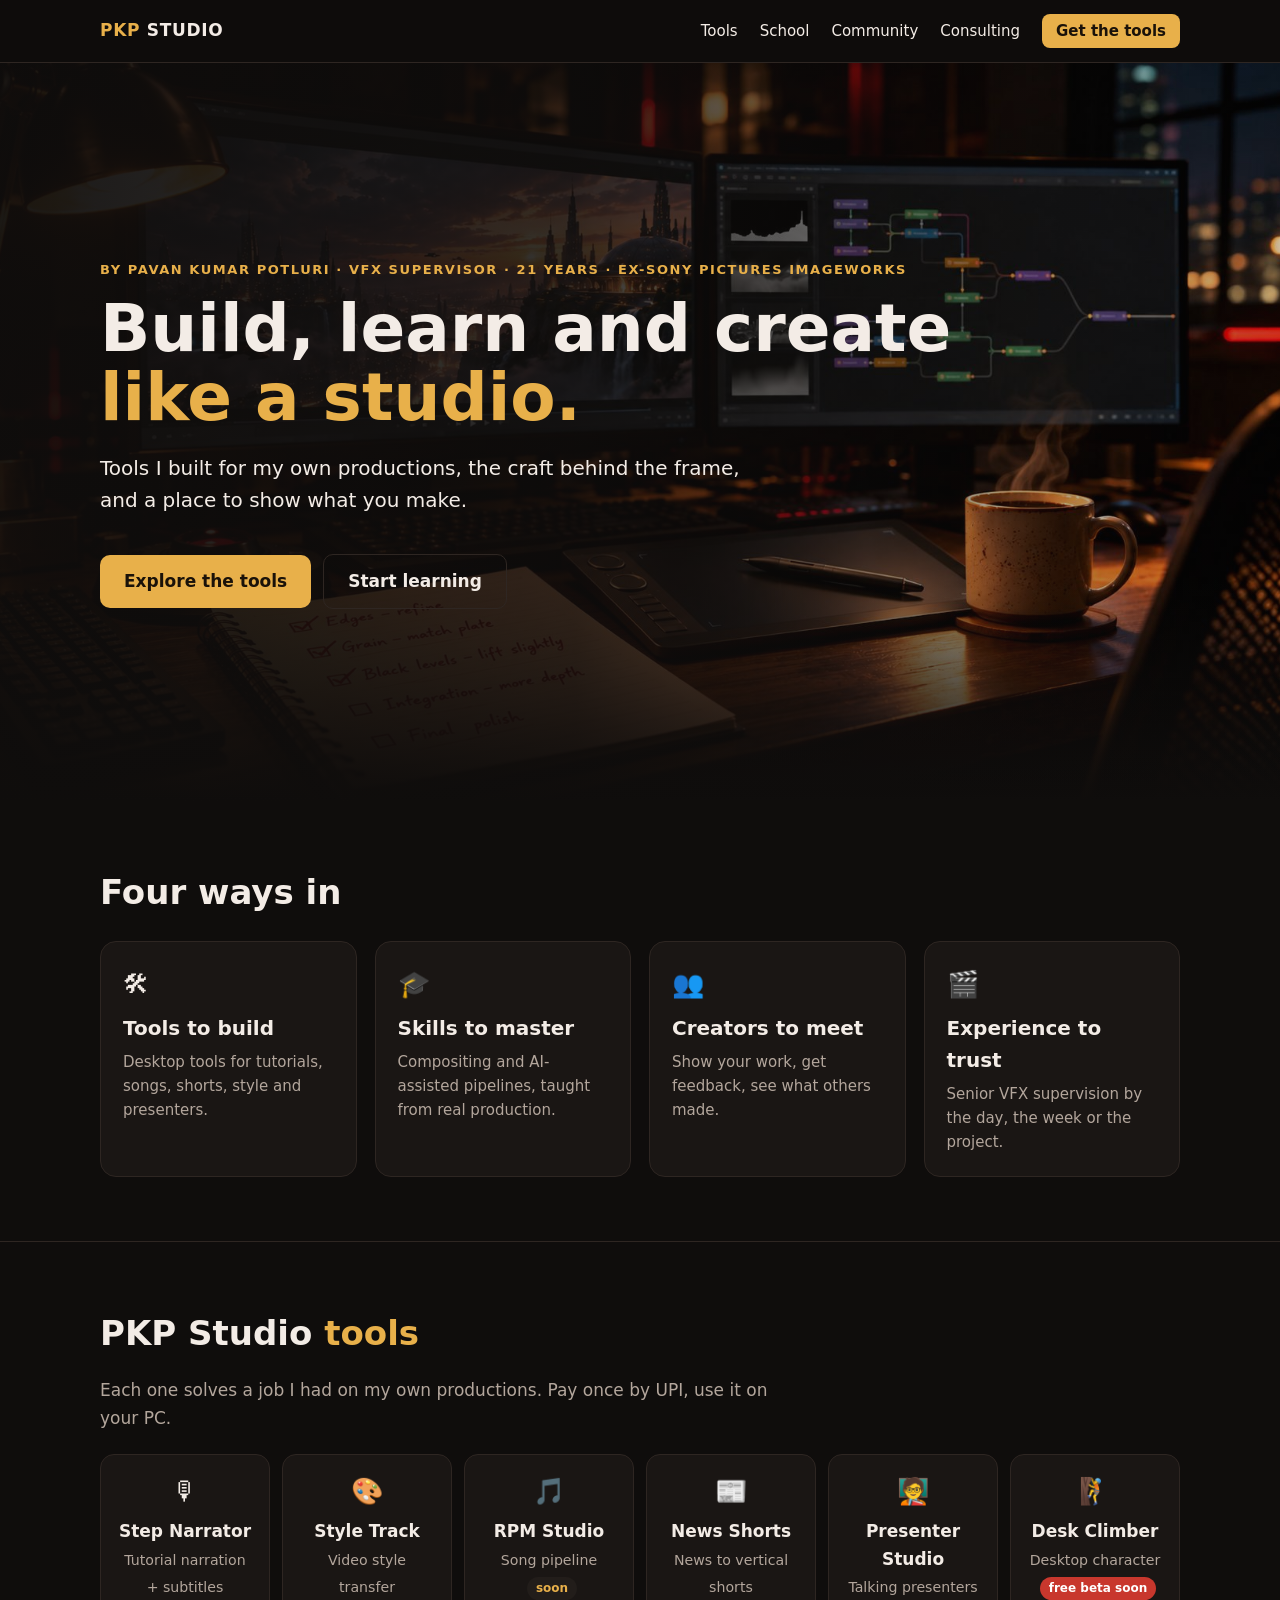
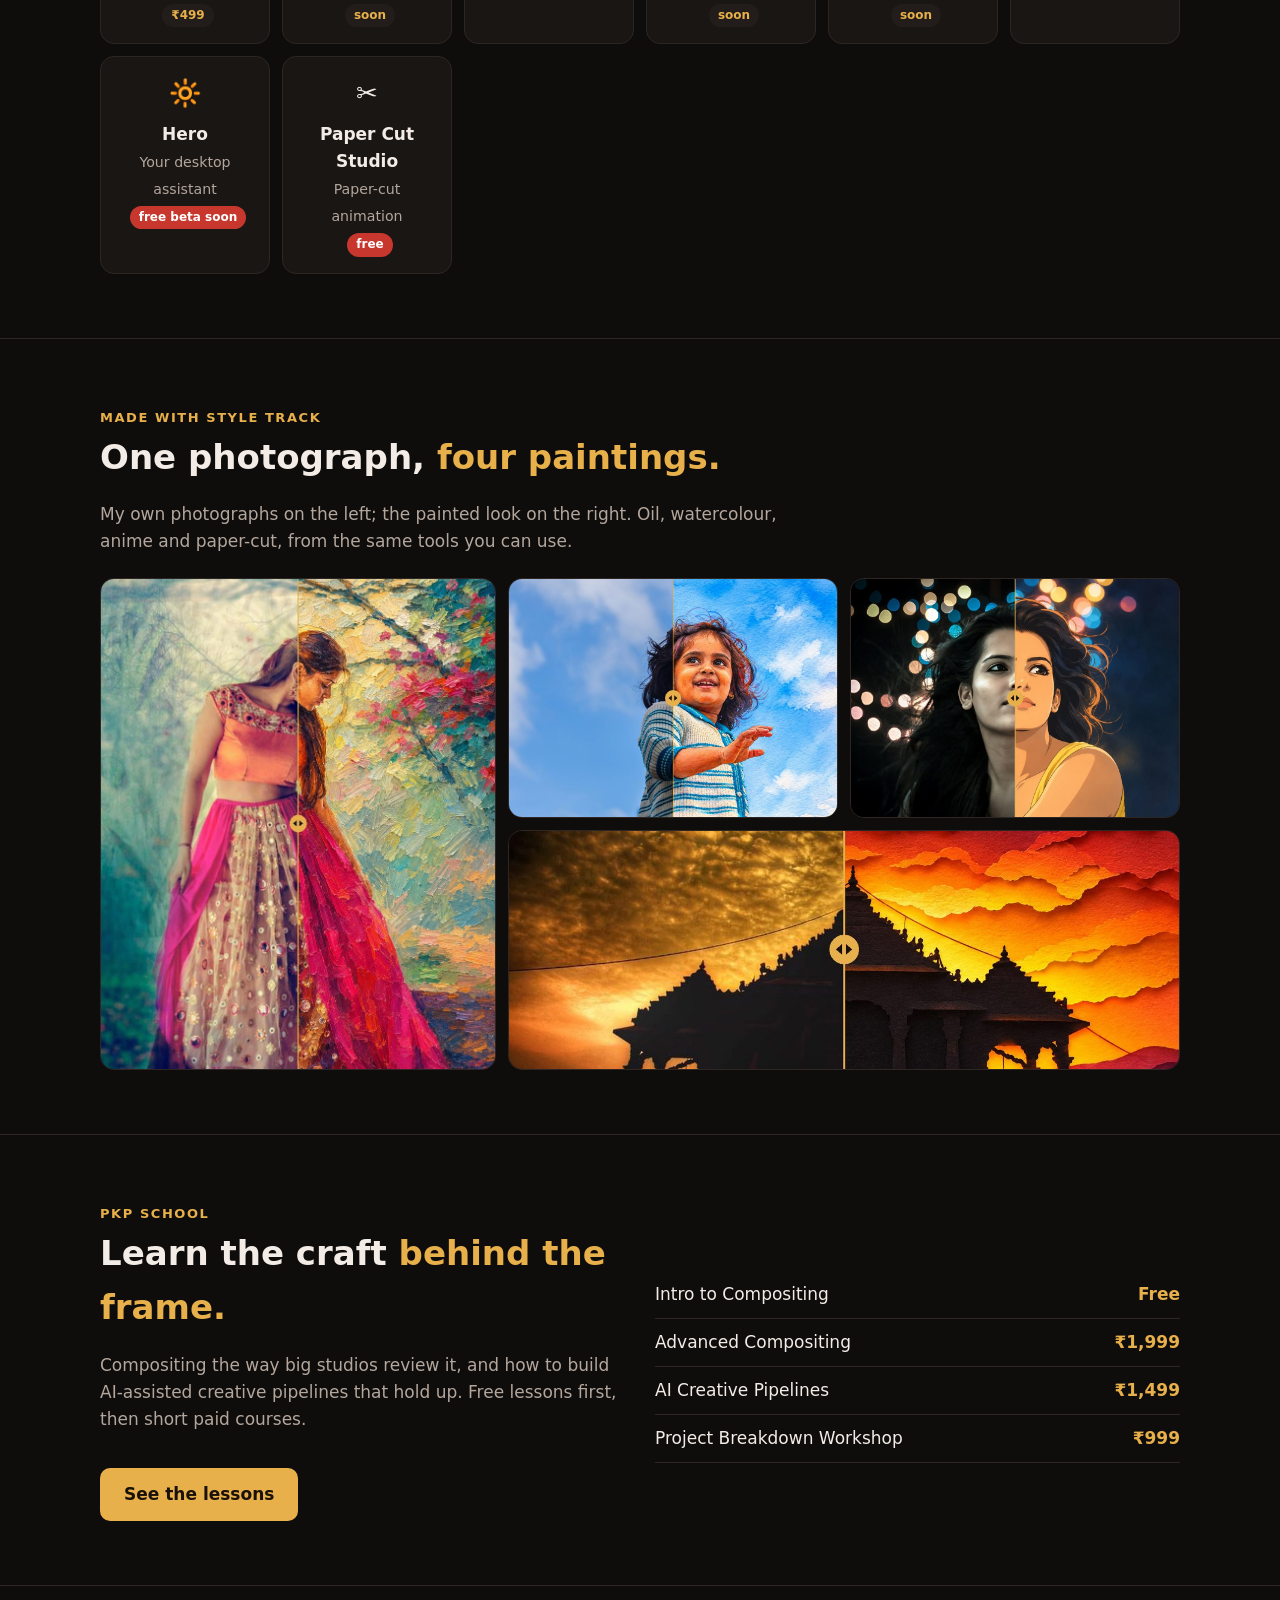
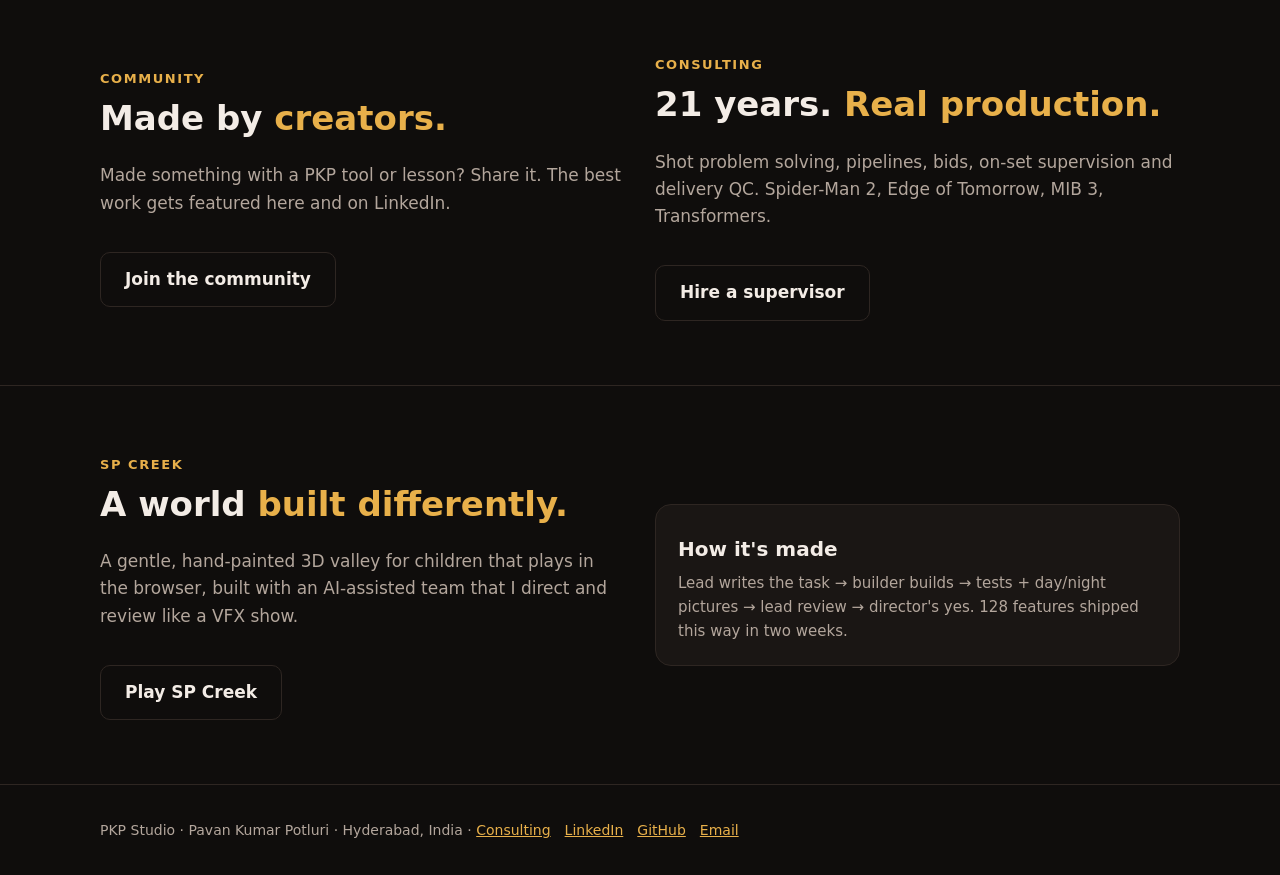
==== index.html @ b94fde01 "Style Track on sale; showcase gallery from my photographs" ====
<!doctype html>
<html lang="en">
<head>
<meta charset="utf-8">
<meta name="viewport" content="width=device-width, initial-scale=1">
<title>PKP Studio | Tools, School and VFX Consulting by Pavan Kumar Potluri</title>
<meta name="description" content="Production tools, practical VFX and AI-pipeline lessons, a creator community and senior VFX consulting from a 21-year VFX Supervisor (ex-Sony Pictures Imageworks).">
<meta property="og:title" content="PKP Studio: build, learn, create">
<meta property="og:image" content="img/hero.jpg">
<link rel="stylesheet" href="site.css">
</head>
<body>
<nav><div class="wrap"><a class="brand" href="./"><span>PKP</span> STUDIO</a>
<div class="links"><a href="tools/">Tools</a><a href="school/">School</a><a href="community/">Community</a><a href="consulting/">Consulting</a><a class="cta" href="tools/">Get the tools</a></div></div></nav>

<header class="hero"><div class="wrap">
  <span class="tag">by Pavan Kumar Potluri · VFX Supervisor · 21 years · Ex-Sony Pictures Imageworks</span>
  <h1>Build, learn and create<br><em>like a studio.</em></h1>
  <p class="sub" style="font-size:20px;color:var(--text)">Tools I built for my own productions, the craft behind the frame, and a place to show what you make.</p>
  <a class="btn" href="tools/">Explore the tools</a><a class="btn ghost" href="school/">Start learning</a>
</div></header>

<section><div class="wrap">
  <h2>Four ways in</h2>
  <div class="grid">
    <a class="card" href="tools/"><div class="icon">🛠</div><h3>Tools to build</h3><p>Desktop tools for tutorials, songs, shorts, style and presenters.</p></a>
    <a class="card" href="school/"><div class="icon">🎓</div><h3>Skills to master</h3><p>Compositing and AI-assisted pipelines, taught from real production.</p></a>
    <a class="card" href="community/"><div class="icon">👥</div><h3>Creators to meet</h3><p>Show your work, get feedback, see what others made.</p></a>
    <a class="card" href="consulting/"><div class="icon">🎬</div><h3>Experience to trust</h3><p>Senior VFX supervision by the day, the week or the project.</p></a>
  </div>
</div></section>

<section><div class="wrap">
  <h2>PKP Studio <em>tools</em></h2>
  <p class="sub">Each one solves a job I had on my own productions. Pay once by UPI, use it on your PC.</p>
  <div class="tiles">
    <a class="tile" href="tools/"><div class="icon">🎙</div><b>Step Narrator</b><small>Tutorial narration + subtitles</small><br><span class="pill">₹499</span></a>
    <div class="tile"><div class="icon">🎨</div><b>Style Track</b><small>Video style transfer</small><br><span class="pill">soon</span></div>
    <div class="tile"><div class="icon">🎵</div><b>RPM Studio</b><small>Song pipeline</small><br><span class="pill">soon</span></div>
    <div class="tile"><div class="icon">📰</div><b>News Shorts</b><small>News to vertical shorts</small><br><span class="pill">soon</span></div>
    <div class="tile"><div class="icon">🧑‍🏫</div><b>Presenter Studio</b><small>Talking presenters</small><br><span class="pill">soon</span></div>
    <div class="tile"><div class="icon">🧗</div><b>Desk Climber</b><small>Desktop character</small><br><span class="pill free">free beta soon</span></div>
    <div class="tile"><div class="icon">🔆</div><b>Hero</b><small>Your desktop assistant</small><br><span class="pill free">free beta soon</span></div>
    <a class="tile" href="https://github.com/pa1potluri/papercut-studio" target="_blank" rel="noopener"><div class="icon">✂️</div><b>Paper Cut Studio</b><small>Paper-cut animation</small><br><span class="pill free">free</span></a>
  </div>
</div></section>

<section id="made"><div class="wrap">
  <span class="tag">Made with Style Track</span>
  <h2>One photograph, <em>four paintings.</em></h2>
  <p class="sub">My own photographs on the left; the painted look on the right. Oil, watercolour, anime and paper-cut, from the same tools you can use.</p>
  <div class="gallery">
    <a href="tools/#style-track"><img src="img/showcase/p32_oil.jpg" alt="Garden portrait, photo and oil painting"></a>
    <a href="tools/#style-track"><img src="img/showcase/p21_watercolor.jpg" alt="Child under a blue sky, photo and watercolour"></a>
    <a href="tools/#style-track"><img src="img/showcase/p4_anime.jpg" alt="Night portrait, photo and anime"></a>
    <a href="tools/#style-track"><img src="img/showcase/p31_papercut.jpg" alt="Temple at sunset, photo and paper-cut"></a>
  </div>
</div></section>

<section><div class="wrap split">
  <div>
    <span class="tag">PKP School</span>
    <h2>Learn the craft <em>behind the frame.</em></h2>
    <p class="sub">Compositing the way big studios review it, and how to build AI-assisted creative pipelines that hold up. Free lessons first, then short paid courses.</p>
    <a class="btn" href="school/">See the lessons</a>
  </div>
  <ul class="list">
    <li>Intro to Compositing <b class="price">Free</b></li>
    <li>Advanced Compositing <b class="price">₹1,999</b></li>
    <li>AI Creative Pipelines <b class="price">₹1,499</b></li>
    <li>Project Breakdown Workshop <b class="price">₹999</b></li>
  </ul>
</div></section>

<section><div class="wrap split">
  <div>
    <span class="tag">Community</span>
    <h2>Made by <em>creators.</em></h2>
    <p class="sub">Made something with a PKP tool or lesson? Share it. The best work gets featured here and on LinkedIn.</p>
    <a class="btn ghost" href="community/">Join the community</a>
  </div>
  <div>
    <span class="tag">Consulting</span>
    <h2>21 years. <em>Real production.</em></h2>
    <p class="sub">Shot problem solving, pipelines, bids, on-set supervision and delivery QC. Spider-Man 2, Edge of Tomorrow, MIB 3, Transformers.</p>
    <a class="btn ghost" href="consulting/">Hire a supervisor</a>
  </div>
</div></section>

<section><div class="wrap split">
  <div>
    <span class="tag">SP Creek</span>
    <h2>A world <em>built differently.</em></h2>
    <p class="sub">A gentle, hand-painted 3D valley for children that plays in the browser, built with an AI-assisted team that I direct and review like a VFX show.</p>
    <a class="btn ghost" href="https://pa1potluri.github.io/SP-Creek/" target="_blank" rel="noopener">Play SP Creek</a>
  </div>
  <div class="card"><h3>How it's made</h3><p>Lead writes the task → builder builds → tests + day/night pictures → lead review → director's yes. 128 features shipped this way in two weeks.</p></div>
</div></section>

<footer><div class="wrap">PKP Studio · Pavan Kumar Potluri · Hyderabad, India ·
<a href="consulting/">Consulting</a><a href="https://www.linkedin.com/in/pavanpotluri" target="_blank" rel="noopener">LinkedIn</a><a href="https://github.com/pa1potluri" target="_blank" rel="noopener">GitHub</a><a href="mailto:pa1.potluri@gmail.com">Email</a></div></footer>
</body>
</html>
---- site.css ----
/* PKP Studio site: shared look (dark, gold, a touch of red) */
:root{--bg:#0f0d0c;--card:#1a1614;--card2:#221d1a;--line:#2e2622;--text:#f3ece6;--muted:#b3a69c;--gold:#e8b04a;--red:#c8372d}
*{box-sizing:border-box}html{scroll-behavior:smooth}
body{margin:0;background:var(--bg);color:var(--text);font:17px/1.6 system-ui,Segoe UI,Roboto,sans-serif;overflow-x:hidden}
a{color:var(--gold)}.wrap{max-width:1120px;margin:0 auto;padding:0 20px}
nav{position:sticky;top:0;z-index:5;background:#0f0d0ce6;backdrop-filter:blur(6px);border-bottom:1px solid var(--line)}
nav .wrap{display:flex;justify-content:space-between;align-items:center;height:62px;gap:12px}
.brand{color:var(--text);text-decoration:none;font-weight:800;letter-spacing:.04em;white-space:nowrap}.brand span{color:var(--gold)}
nav .links a{color:var(--text);text-decoration:none;margin-left:22px;font-size:15px;white-space:nowrap}nav .links a.on{color:var(--gold)}
nav .links a.cta{color:#1a1209;background:var(--gold);padding:8px 14px;border-radius:8px;font-weight:800}
@media(max-width:760px){nav .links a:not(.cta){display:none}}
.tag{color:var(--gold);font-weight:700;letter-spacing:.12em;font-size:13px;text-transform:uppercase}
h1{font-size:clamp(38px,6vw,66px);line-height:1.05;margin:12px 0 14px}h1 em,h2 em{color:var(--gold);font-style:normal}
h2{font-size:clamp(26px,3.5vw,34px);margin:0 0 10px}.sub{color:var(--muted);max-width:680px}
.btn{display:inline-block;background:var(--gold);color:#1a1209;font-weight:800;padding:13px 24px;border-radius:10px;text-decoration:none;margin:18px 12px 0 0}
.btn.ghost{background:none;color:var(--text);border:1px solid var(--line)}
section{padding:64px 0;border-bottom:1px solid var(--line)}
.grid{display:grid;grid-template-columns:repeat(auto-fit,minmax(240px,1fr));gap:18px;margin-top:22px}
.card{background:var(--card);border:1px solid var(--line);border-radius:16px;padding:22px;text-decoration:none;color:var(--text);display:block}
a.card:hover{border-color:var(--gold)}.card h3{margin:6px 0;font-size:20px}.card p{margin:0;color:var(--muted);font-size:15px}
.icon{font-size:26px}.pill{display:inline-block;font-size:12px;font-weight:800;padding:2px 9px;border-radius:99px;background:var(--card2);color:var(--gold);margin-left:6px}
.pill.free{background:var(--red);color:#fff}
.tiles{display:grid;grid-template-columns:repeat(auto-fit,minmax(150px,1fr));gap:12px;margin-top:22px}
.tile{background:var(--card);border:1px solid var(--line);border-radius:14px;padding:16px;text-align:center;text-decoration:none;color:var(--text)}
a.tile:hover{border-color:var(--gold)}.tile b{display:block;margin-top:6px}.tile small{color:var(--muted)}
.hero{min-height:82vh;display:flex;align-items:center;padding:70px 0;background:linear-gradient(90deg,#0f0d0cf2 0,#0f0d0cd6 45%,#0f0d0c55 80%,#0f0d0c33 100%),linear-gradient(0deg,#0f0d0c 0,transparent 30%),url(img/hero.jpg) center/cover no-repeat}
.hero .wrap{width:100%}
@media(max-width:700px){.hero{background:linear-gradient(0deg,#0f0d0cf5 0,#0f0d0cd0 60%,#0f0d0c80 100%),url(img/hero.jpg) 70% center/cover}.btn{display:block;text-align:center;margin:12px 0 0}}
.split{display:grid;grid-template-columns:1fr 1fr;gap:30px;align-items:center}@media(max-width:820px){.split{grid-template-columns:1fr}}
.list{list-style:none;padding:0;margin:14px 0 0}.list li{padding:10px 0;border-bottom:1px solid var(--line);display:flex;justify-content:space-between;gap:12px}
.list li span{color:var(--muted);font-size:15px}.list li b.price{color:var(--gold);white-space:nowrap}
footer{padding:34px 0;color:var(--muted);font-size:14px}footer a{margin-right:14px}
.gallery{display:grid;grid-template-columns:1.2fr 1fr 1fr;grid-template-rows:240px 240px;gap:12px;margin-top:22px}
.gallery a{display:block;border-radius:14px;overflow:hidden;border:1px solid var(--line)}.gallery a:first-child{grid-row:span 2}
.gallery img{width:100%;height:100%;object-fit:cover;display:block;transition:transform .4s}.gallery a:hover img{transform:scale(1.04)}
.gallery a:last-child{grid-column:span 2}
@media(max-width:760px){.gallery{grid-template-columns:1fr;grid-template-rows:none}.gallery a,.gallery a:first-child,.gallery a:last-child{grid-row:auto;grid-column:auto;height:240px}}
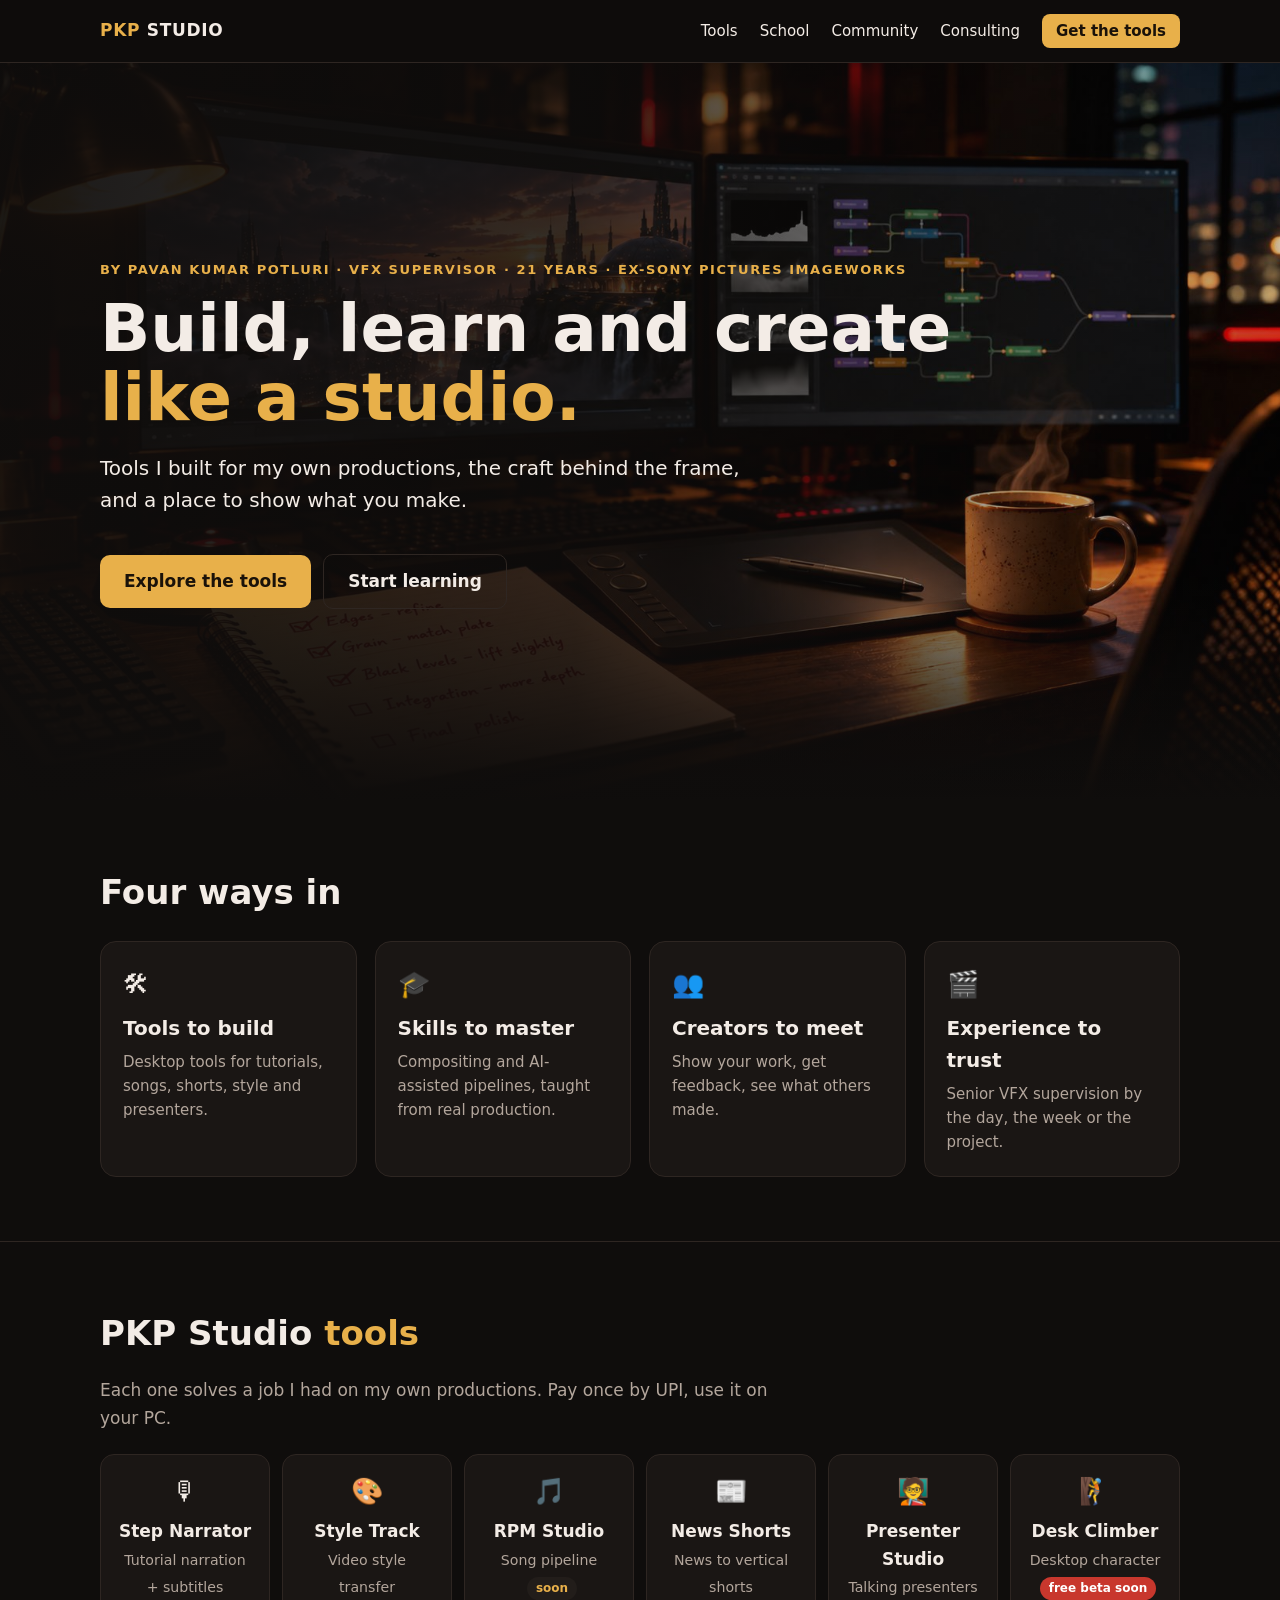
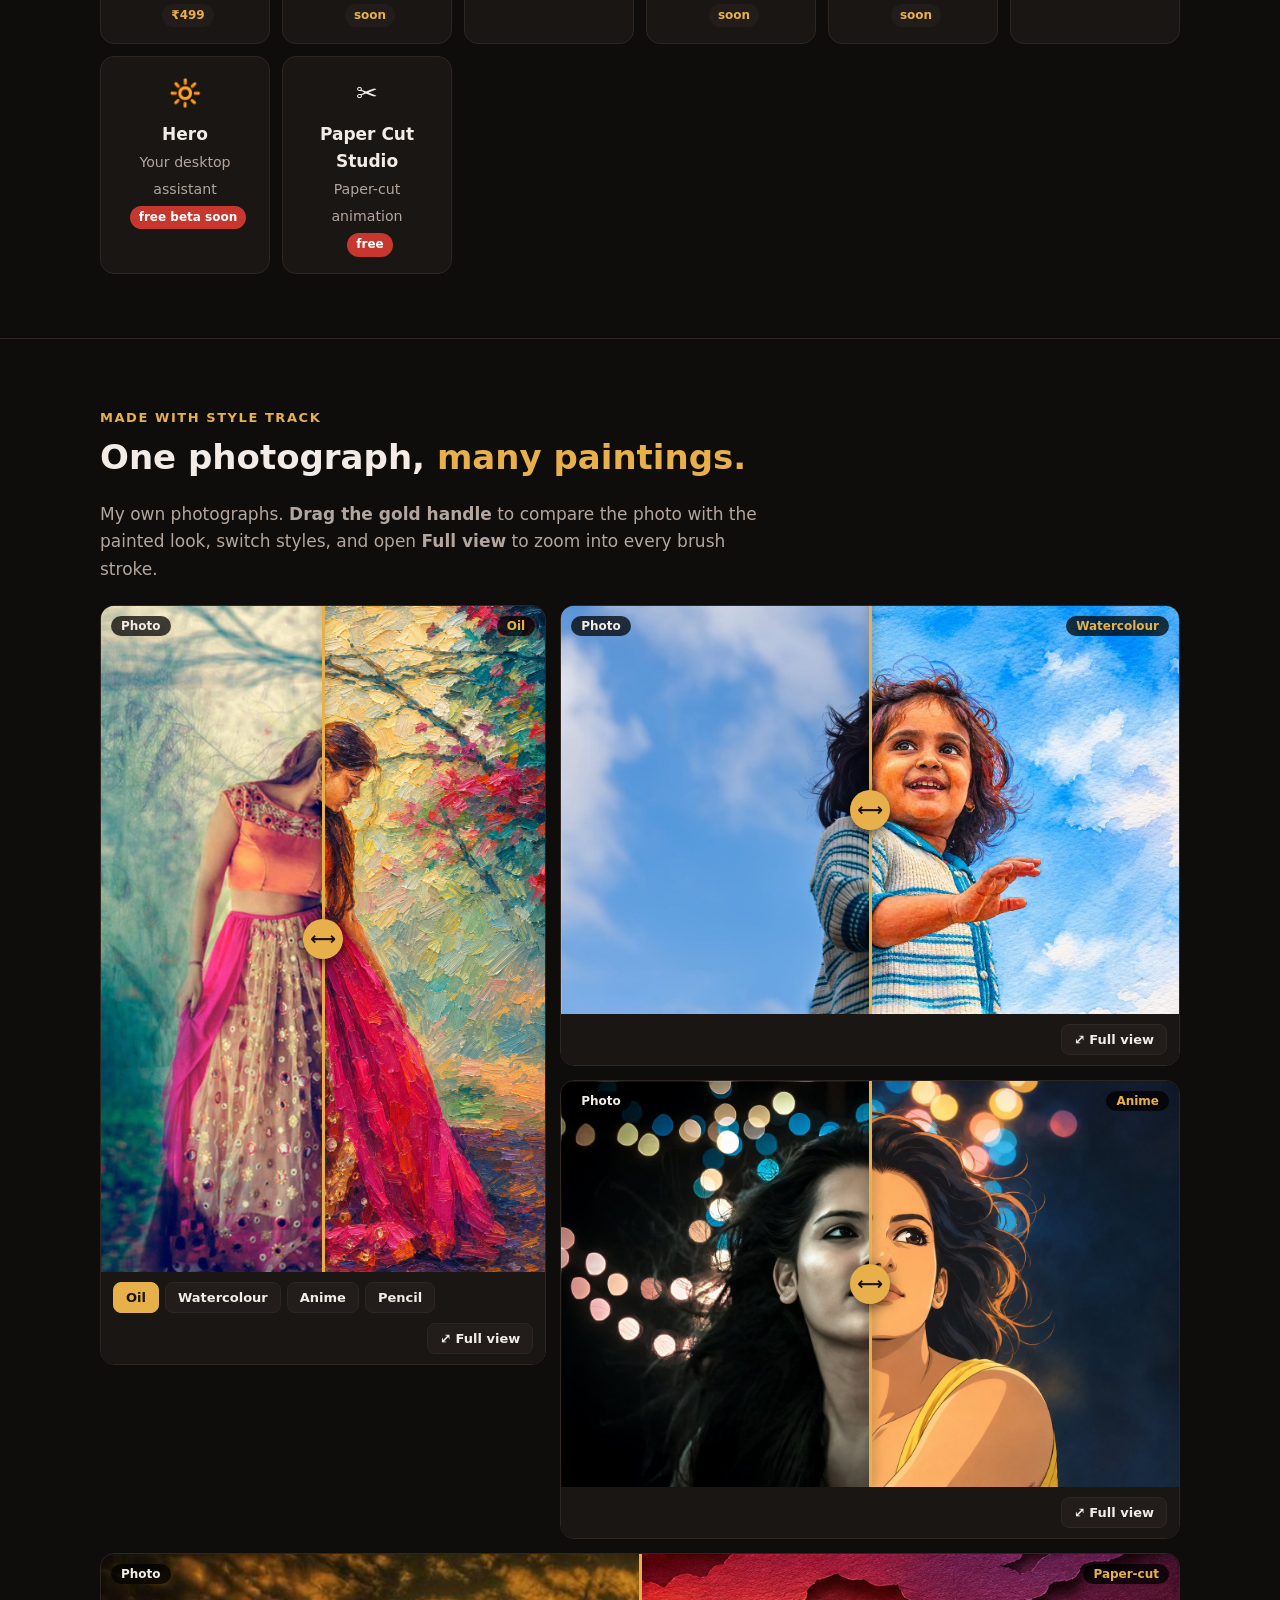
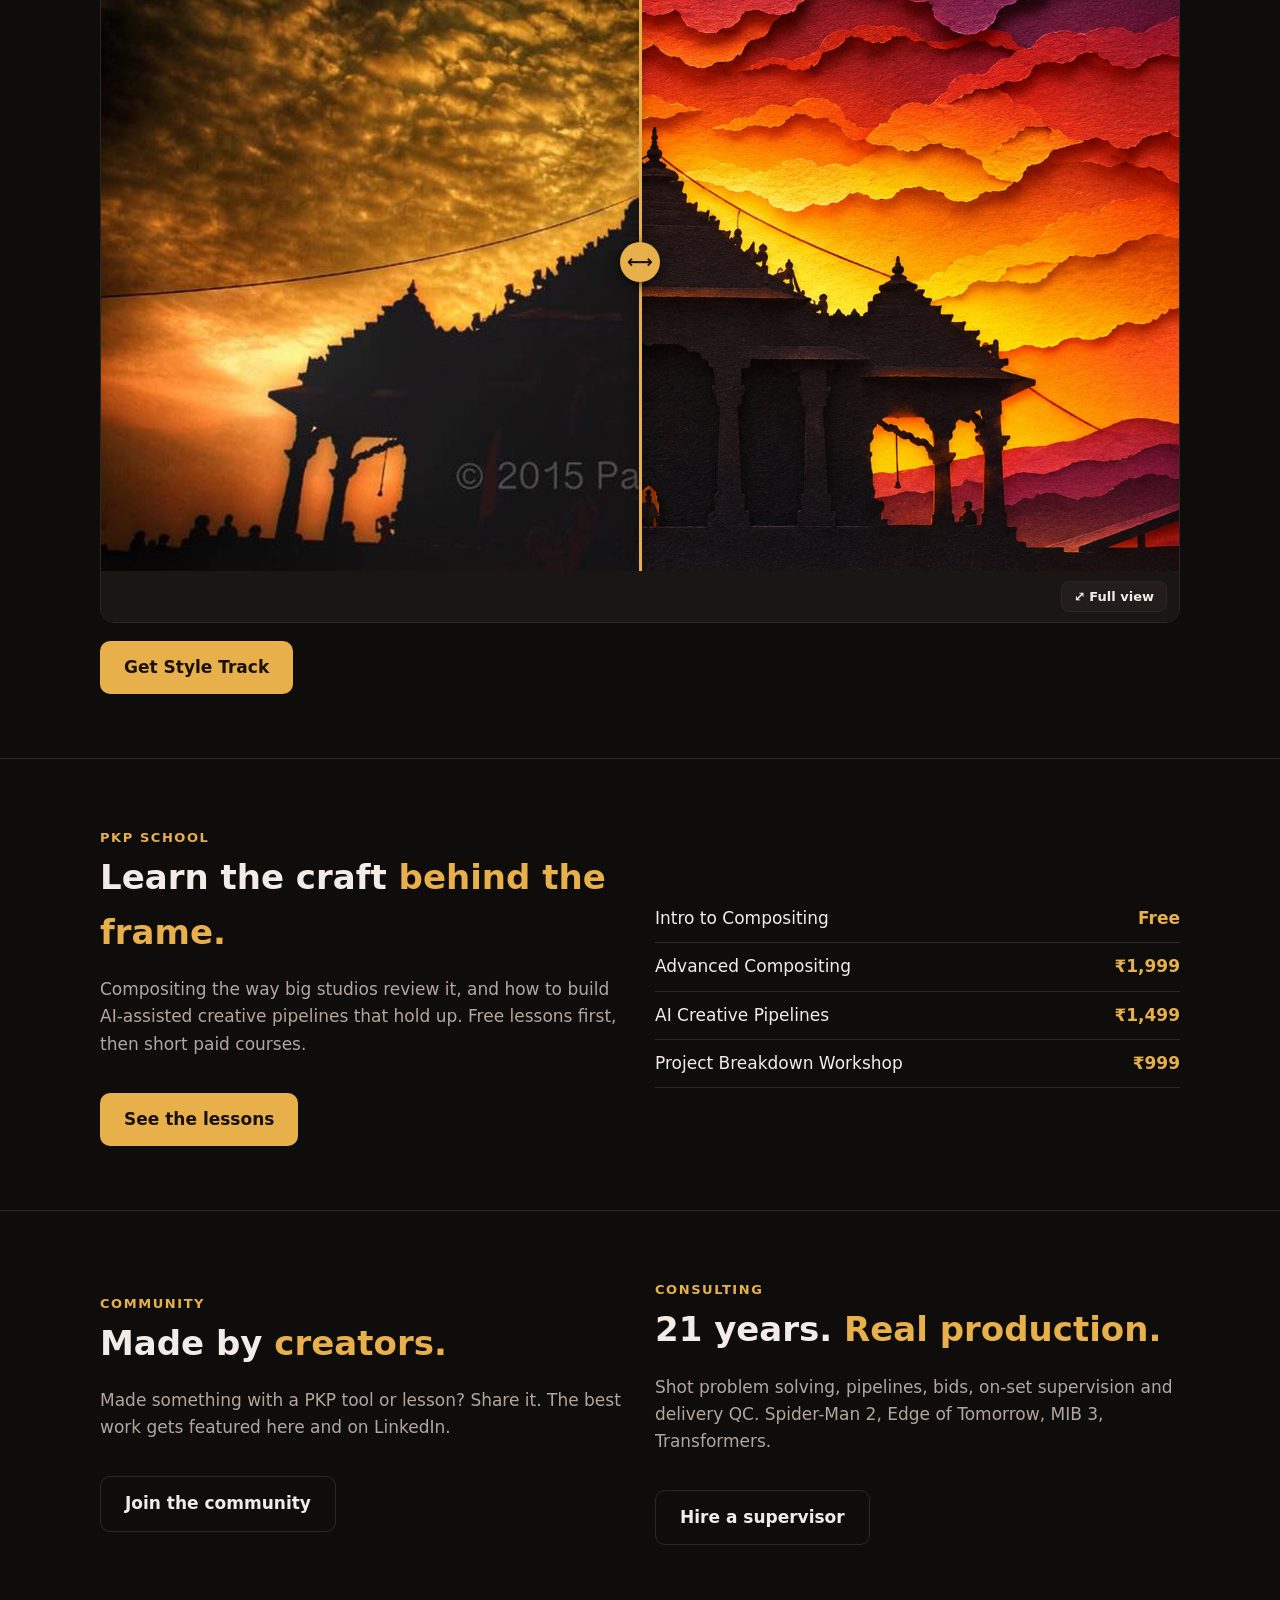
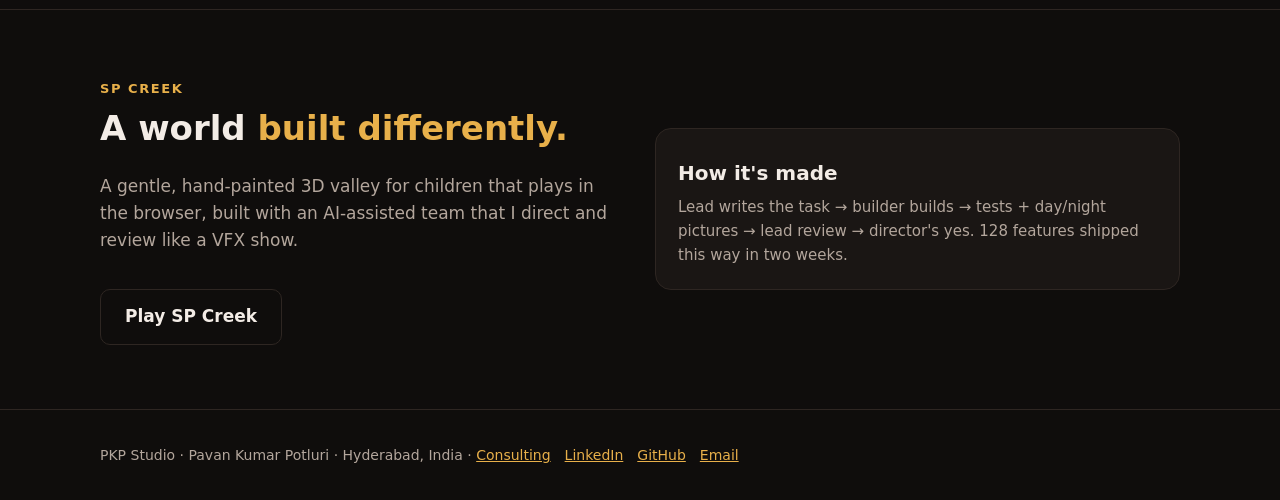
==== commit 9728469f: "Interactive before/after viewer with style switcher and zoom" ====
--- a/index.html
+++ b/index.html
@@ -8,6 +8,7 @@
 <meta property="og:title" content="PKP Studio: build, learn, create">
 <meta property="og:image" content="img/hero.jpg">
 <link rel="stylesheet" href="site.css">
+<link rel="stylesheet" href="compare.css">
 </head>
 <body>
 <nav><div class="wrap"><a class="brand" href="./"><span>PKP</span> STUDIO</a>
@@ -47,14 +48,19 @@
 
 <section id="made"><div class="wrap">
   <span class="tag">Made with Style Track</span>
-  <h2>One photograph, <em>four paintings.</em></h2>
-  <p class="sub">My own photographs on the left; the painted look on the right. Oil, watercolour, anime and paper-cut, from the same tools you can use.</p>
-  <div class="gallery">
-    <a href="tools/#style-track"><img src="img/showcase/p32_oil.jpg" alt="Garden portrait, photo and oil painting"></a>
-    <a href="tools/#style-track"><img src="img/showcase/p21_watercolor.jpg" alt="Child under a blue sky, photo and watercolour"></a>
-    <a href="tools/#style-track"><img src="img/showcase/p4_anime.jpg" alt="Night portrait, photo and anime"></a>
-    <a href="tools/#style-track"><img src="img/showcase/p31_papercut.jpg" alt="Temple at sunset, photo and paper-cut"></a>
+  <h2>One photograph, <em>many paintings.</em></h2>
+  <p class="sub">My own photographs. <b>Drag the gold handle</b> to compare the photo with the painted look, switch styles, and open <b>Full view</b> to zoom into every brush stroke.</p>
+  <div class="cmp-grid">
+    <figure class="compare cmp-tall" data-before="img/pairs/p32_photo.jpg"
+      data-after='{"Oil":"img/pairs/p32_oil.jpg","Watercolour":"img/pairs/p32_watercolor.jpg","Anime":"img/pairs/p32_anime.jpg","Pencil":"img/pairs/p32_sketch.jpg"}'
+      data-caption="Garden portrait · photograph by Pavan Kumar Potluri"></figure>
+    <div class="cmp-col">
+      <figure class="compare" data-before="img/pairs/p21_photo.jpg" data-after='{"Watercolour":"img/pairs/p21_watercolor.jpg"}' data-caption="Blue sky · photograph by Pavan Kumar Potluri"></figure>
+      <figure class="compare" data-before="img/pairs/p4_photo.jpg" data-after='{"Anime":"img/pairs/p4_anime.jpg"}' data-caption="City lights · photograph by Pavan Kumar Potluri"></figure>
+    </div>
   </div>
+  <figure class="compare" style="margin-top:14px" data-before="img/pairs/p31_photo.jpg" data-after='{"Paper-cut":"img/pairs/p31_papercut.jpg"}' data-caption="Temple at sunset · photograph by Pavan Kumar Potluri"></figure>
+  <a class="btn" href="tools/#style-track">Get Style Track</a>
 </div></section>
 
 <section><div class="wrap split">
@@ -99,5 +105,6 @@
 
 <footer><div class="wrap">PKP Studio · Pavan Kumar Potluri · Hyderabad, India ·
 <a href="consulting/">Consulting</a><a href="https://www.linkedin.com/in/pavanpotluri" target="_blank" rel="noopener">LinkedIn</a><a href="https://github.com/pa1potluri" target="_blank" rel="noopener">GitHub</a><a href="mailto:pa1.potluri@gmail.com">Email</a></div></footer>
+<script src="compare.js"></script>
 </body>
 </html>
--- a/site.css
+++ b/site.css
@@ -35,3 +35,6 @@
 .gallery img{width:100%;height:100%;object-fit:cover;display:block;transition:transform .4s}.gallery a:hover img{transform:scale(1.04)}
 .gallery a:last-child{grid-column:span 2}
 @media(max-width:760px){.gallery{grid-template-columns:1fr;grid-template-rows:none}.gallery a,.gallery a:first-child,.gallery a:last-child{grid-row:auto;grid-column:auto;height:240px}}
+.cmp-grid{display:grid;grid-template-columns:.72fr 1fr;gap:14px;margin-top:22px;align-items:start}
+.cmp-col{display:grid;gap:14px}
+@media(max-width:760px){.cmp-grid{grid-template-columns:1fr}}
--- a/compare.css
+++ b/compare.css
@@ -0,0 +1,23 @@
+/* PKP Studio before/after viewer (used with compare.js) */
+.compare{margin:0;background:#000;border:1px solid #2e2622;border-radius:14px;overflow:hidden;display:flex;flex-direction:column}
+.cmp-stage{position:relative;width:100%;overflow:hidden;cursor:ew-resize;touch-action:pan-y;user-select:none;outline:none;aspect-ratio:3/2}
+.cmp-zoom{position:absolute;inset:0;transform-origin:0 0}
+.cmp-zoom img,.cmp-clip{position:absolute;inset:0;width:100%;height:100%}
+.cmp-zoom img{object-fit:contain;display:block}
+.cmp-line{position:absolute;top:0;bottom:0;width:3px;margin-left:-1.5px;background:#e8b04a;pointer-events:none;box-shadow:0 0 12px #0008}
+.cmp-knob{position:absolute;top:50%;left:50%;transform:translate(-50%,-50%);width:40px;height:40px;border-radius:50%;background:#e8b04a;color:#1a1209;display:grid;place-items:center;font-weight:900;font-size:18px;box-shadow:0 3px 14px #000a}
+.cmp-stage:focus-visible .cmp-knob{outline:3px solid #fff}
+.cmp-tag{position:absolute;top:10px;padding:3px 10px;border-radius:99px;background:#000b;color:#f3ece6;font:600 12px system-ui,sans-serif;pointer-events:none}
+.cmp-tag-l{left:10px}.cmp-tag-r{right:10px;color:#e8b04a}
+.cmp-bar{display:flex;justify-content:space-between;align-items:center;gap:10px;padding:10px 12px;background:#1a1614;flex-wrap:wrap}
+.cmp-styles{display:flex;gap:6px;flex-wrap:wrap}
+.cmp-styles button,.cmp-full{font:700 13px system-ui,sans-serif;padding:7px 12px;border-radius:8px;border:1px solid #2e2622;background:#221d1a;color:#f3ece6;cursor:pointer}
+.cmp-styles button.on{background:#e8b04a;color:#1a1209;border-color:#e8b04a}
+.cmp-full{margin-left:auto}.cmp-full:hover,.cmp-styles button:hover{border-color:#e8b04a}
+.cmp-hint{color:#b3a69c;font:13px system-ui,sans-serif;margin-left:auto}
+.cmp-modal{position:fixed;inset:0;z-index:50;background:#0a0908f2;display:flex;flex-direction:column;align-items:center;justify-content:center;padding:48px 16px 16px}
+.cmp-modal .cmp-big{width:min(100%, calc((100vh - 140px) * var(--ar, 1.5)));max-width:1400px}
+.cmp-modal .cmp-big .cmp-stage{cursor:crosshair}
+.cmp-close{position:absolute;top:10px;right:14px;width:40px;height:40px;border-radius:50%;border:0;background:#221d1a;color:#f3ece6;font-size:18px;cursor:pointer}
+.cmp-cap{color:#b3a69c;font:14px system-ui,sans-serif;margin:10px 0 0;text-align:center}
+.compare img{border:0!important;border-radius:0!important;max-width:none}
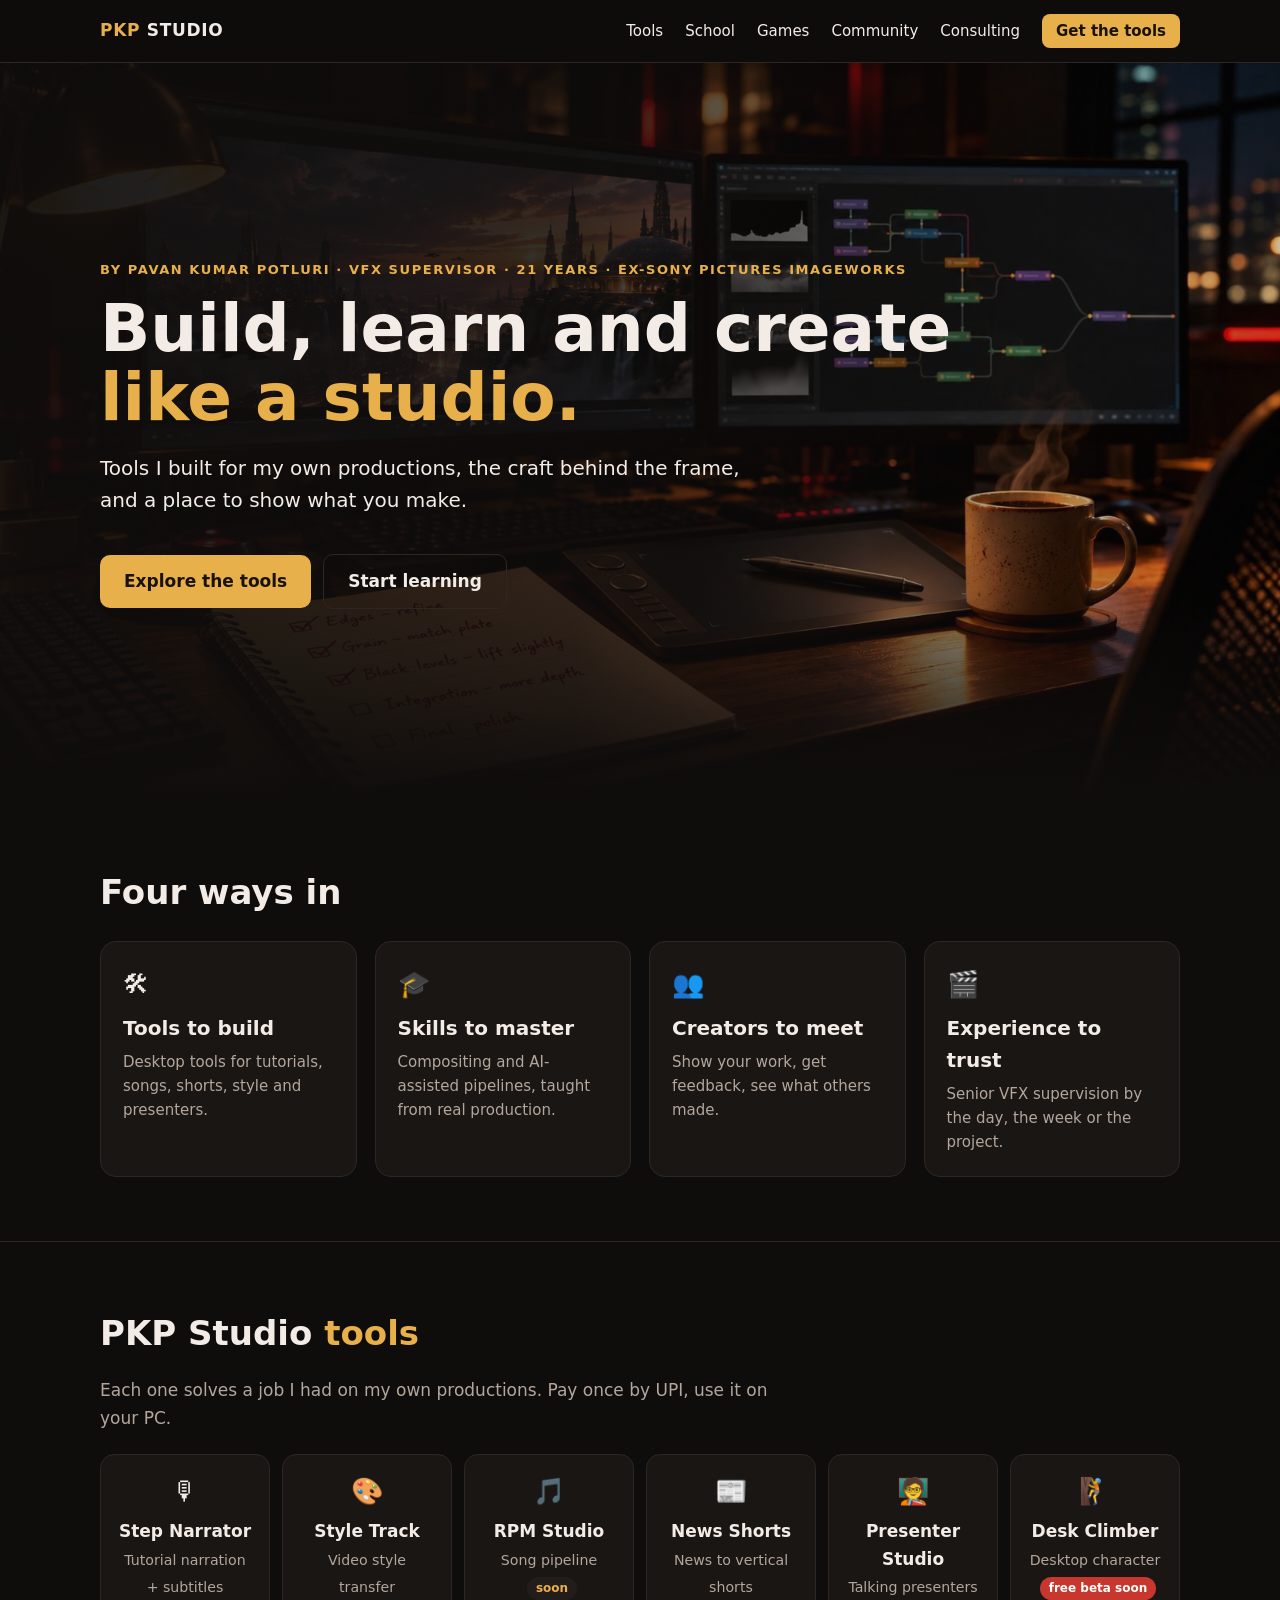
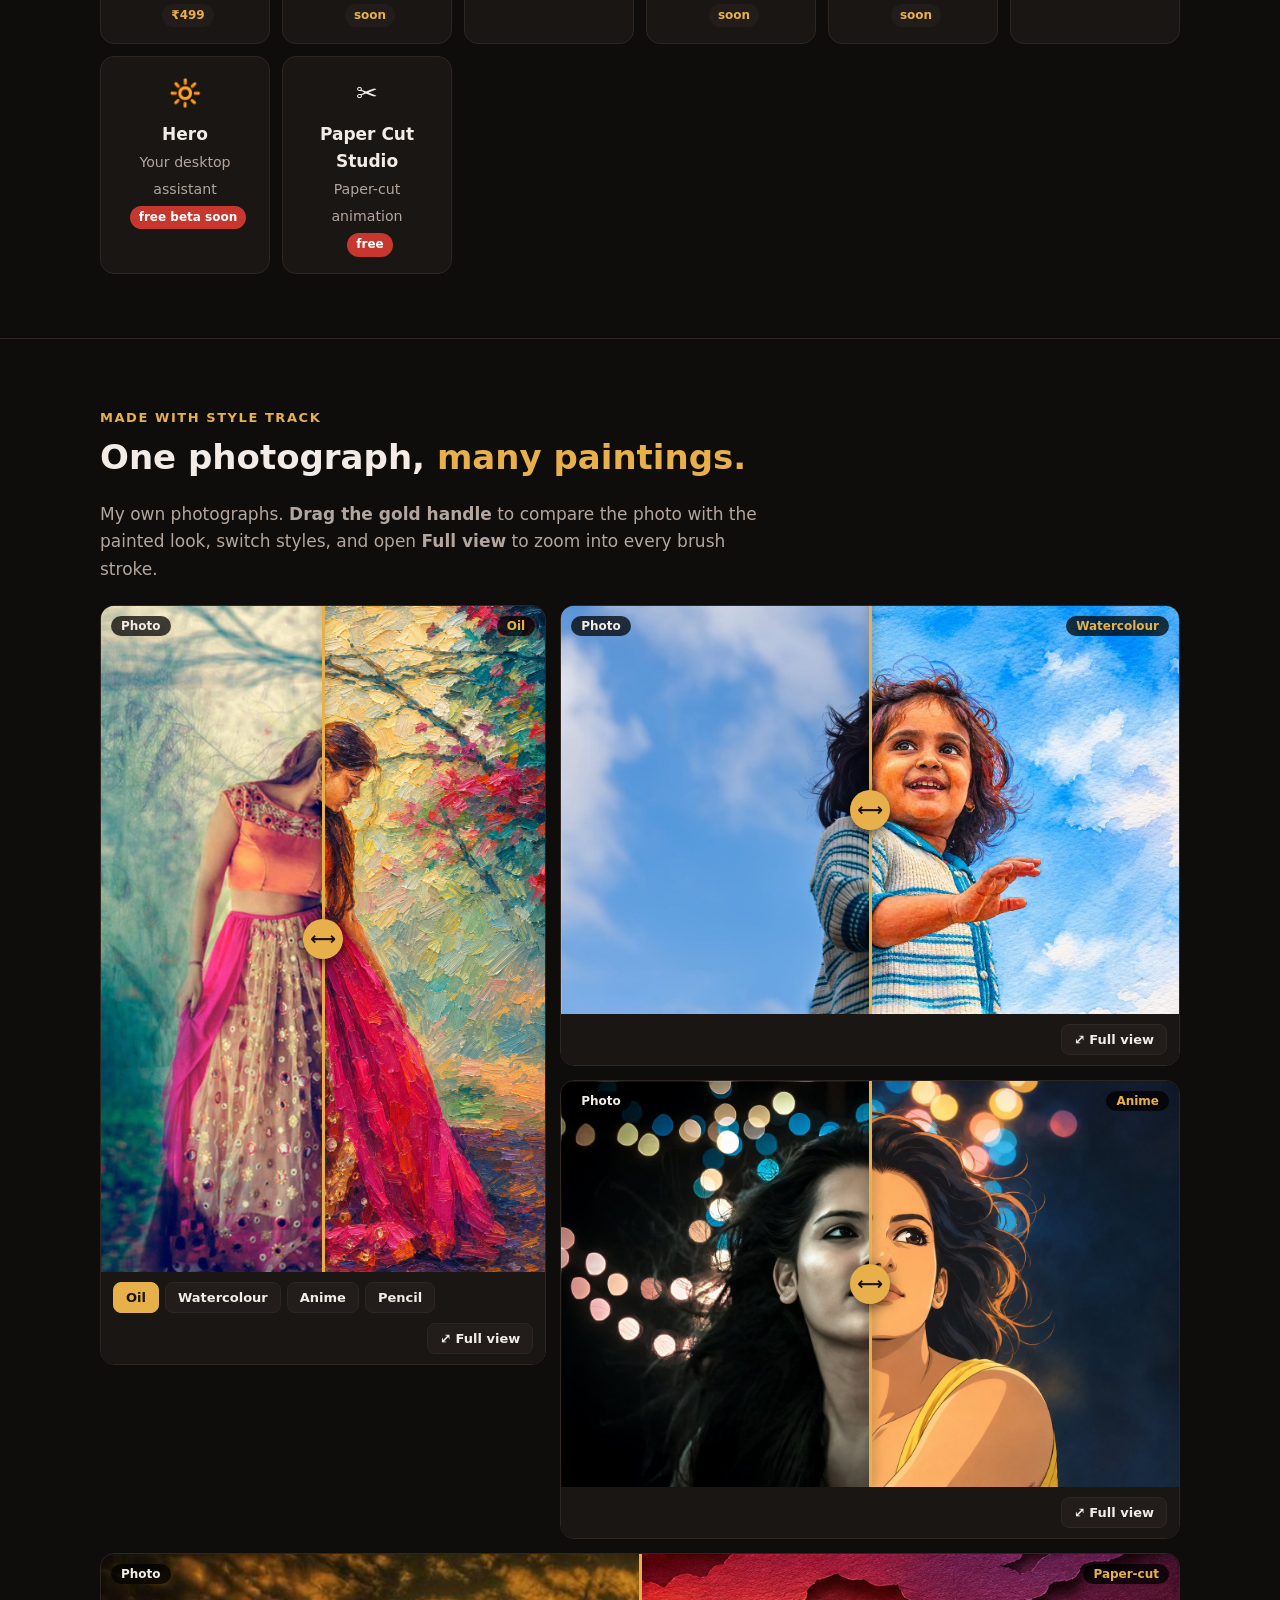
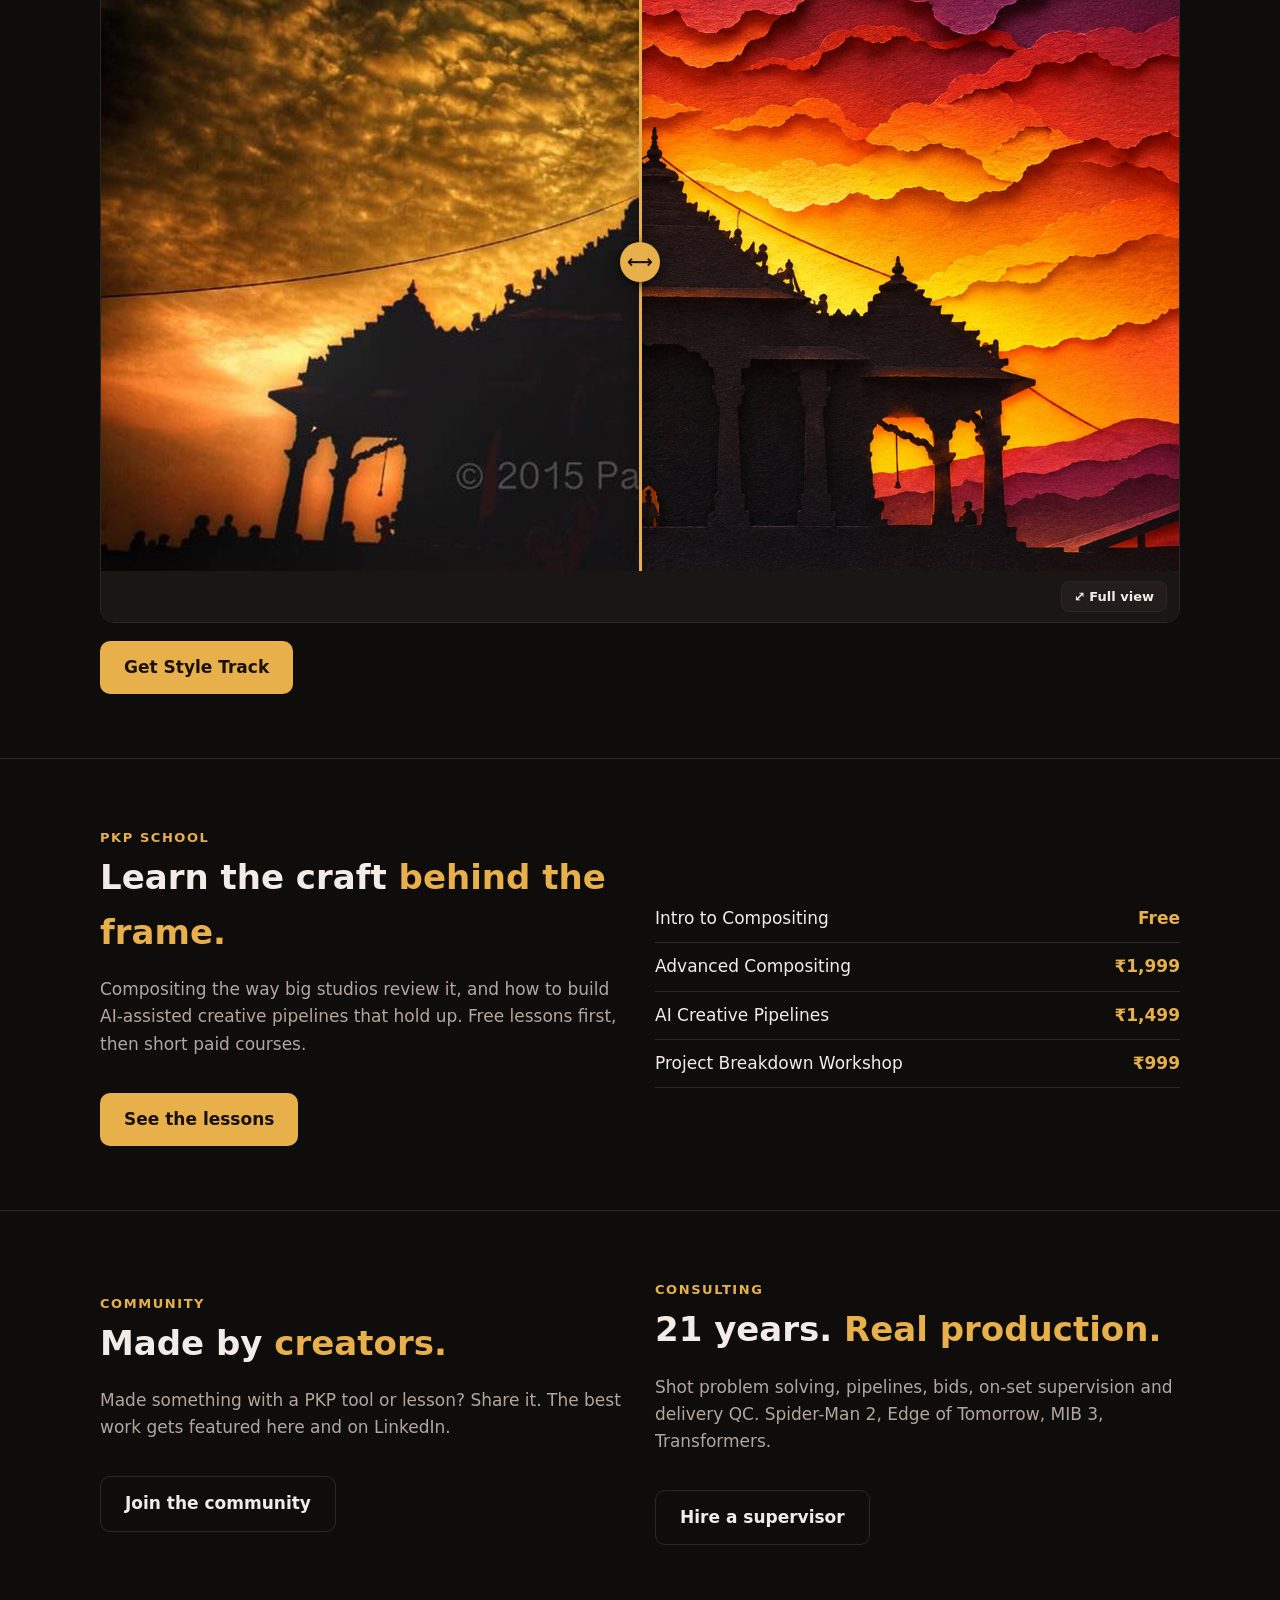
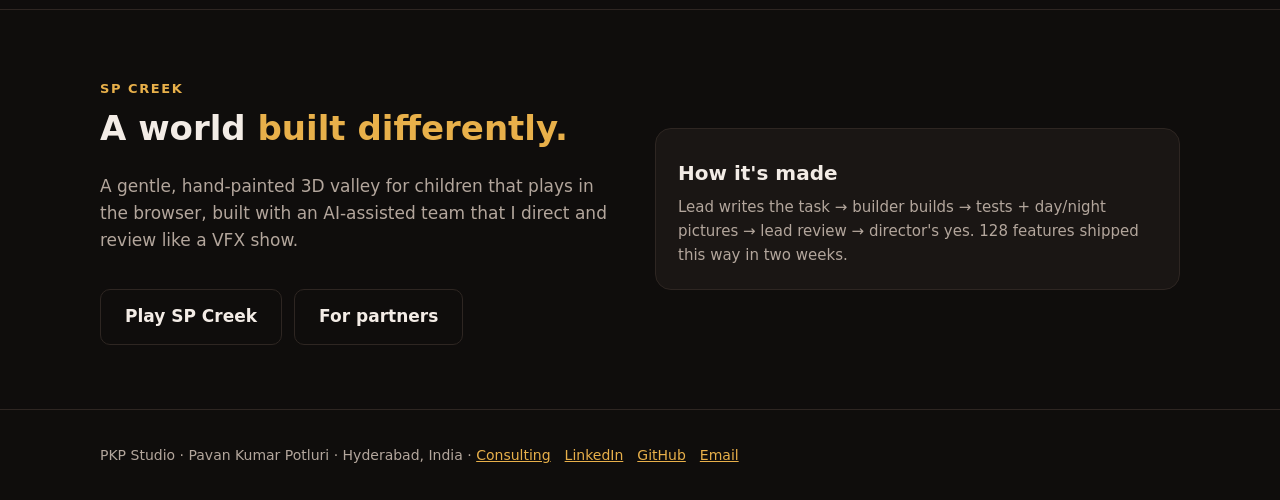
==== commit c47f6379: "Games page: SP Creek for players, partners and investors; Games in menus Co-Authored-By: Claude Opus" ====
--- a/index.html
+++ b/index.html
@@ -6,13 +6,16 @@
 <title>PKP Studio | Tools, School and VFX Consulting by Pavan Kumar Potluri</title>
 <meta name="description" content="Production tools, practical VFX and AI-pipeline lessons, a creator community and senior VFX consulting from a 21-year VFX Supervisor (ex-Sony Pictures Imageworks).">
 <meta property="og:title" content="PKP Studio: build, learn, create">
-<meta property="og:image" content="img/hero.jpg">
-<link rel="stylesheet" href="site.css">
-<link rel="stylesheet" href="compare.css">
+<meta property="og:image" content="https://pa1potluri.github.io/img/hero.jpg">
+<meta property="og:url" content="https://pa1potluri.github.io/">
+<meta property="og:type" content="website">
+<meta property="og:description" content="VFX consulting, creator tools, PKP School courses and photography by Pavan Kumar Potluri, 21 years in film VFX.">
+<link rel="stylesheet" href="site.css?v=2">
+<link rel="stylesheet" href="compare.css?v=2">
 </head>
 <body>
 <nav><div class="wrap"><a class="brand" href="./"><span>PKP</span> STUDIO</a>
-<div class="links"><a href="tools/">Tools</a><a href="school/">School</a><a href="community/">Community</a><a href="consulting/">Consulting</a><a class="cta" href="tools/">Get the tools</a></div></div></nav>
+<div class="links"><a href="tools/">Tools</a><a href="school/">School</a><a href="games/">Games</a><a href="community/">Community</a><a href="consulting/">Consulting</a><a class="cta" href="tools/">Get the tools</a></div></div></nav>
 
 <header class="hero"><div class="wrap">
   <span class="tag">by Pavan Kumar Potluri · VFX Supervisor · 21 years · Ex-Sony Pictures Imageworks</span>
@@ -98,13 +101,13 @@
     <span class="tag">SP Creek</span>
     <h2>A world <em>built differently.</em></h2>
     <p class="sub">A gentle, hand-painted 3D valley for children that plays in the browser, built with an AI-assisted team that I direct and review like a VFX show.</p>
-    <a class="btn ghost" href="https://pa1potluri.github.io/SP-Creek/" target="_blank" rel="noopener">Play SP Creek</a>
+    <a class="btn ghost" href="https://pa1potluri.github.io/SP-Creek/" target="_blank" rel="noopener">Play SP Creek</a><a class="btn ghost" href="games/">For partners</a>
   </div>
   <div class="card"><h3>How it's made</h3><p>Lead writes the task → builder builds → tests + day/night pictures → lead review → director's yes. 128 features shipped this way in two weeks.</p></div>
 </div></section>
 
 <footer><div class="wrap">PKP Studio · Pavan Kumar Potluri · Hyderabad, India ·
 <a href="consulting/">Consulting</a><a href="https://www.linkedin.com/in/pavanpotluri" target="_blank" rel="noopener">LinkedIn</a><a href="https://github.com/pa1potluri" target="_blank" rel="noopener">GitHub</a><a href="mailto:pa1.potluri@gmail.com">Email</a></div></footer>
-<script src="compare.js"></script>
+<script src="compare.js?v=2"></script>
 </body>
 </html>
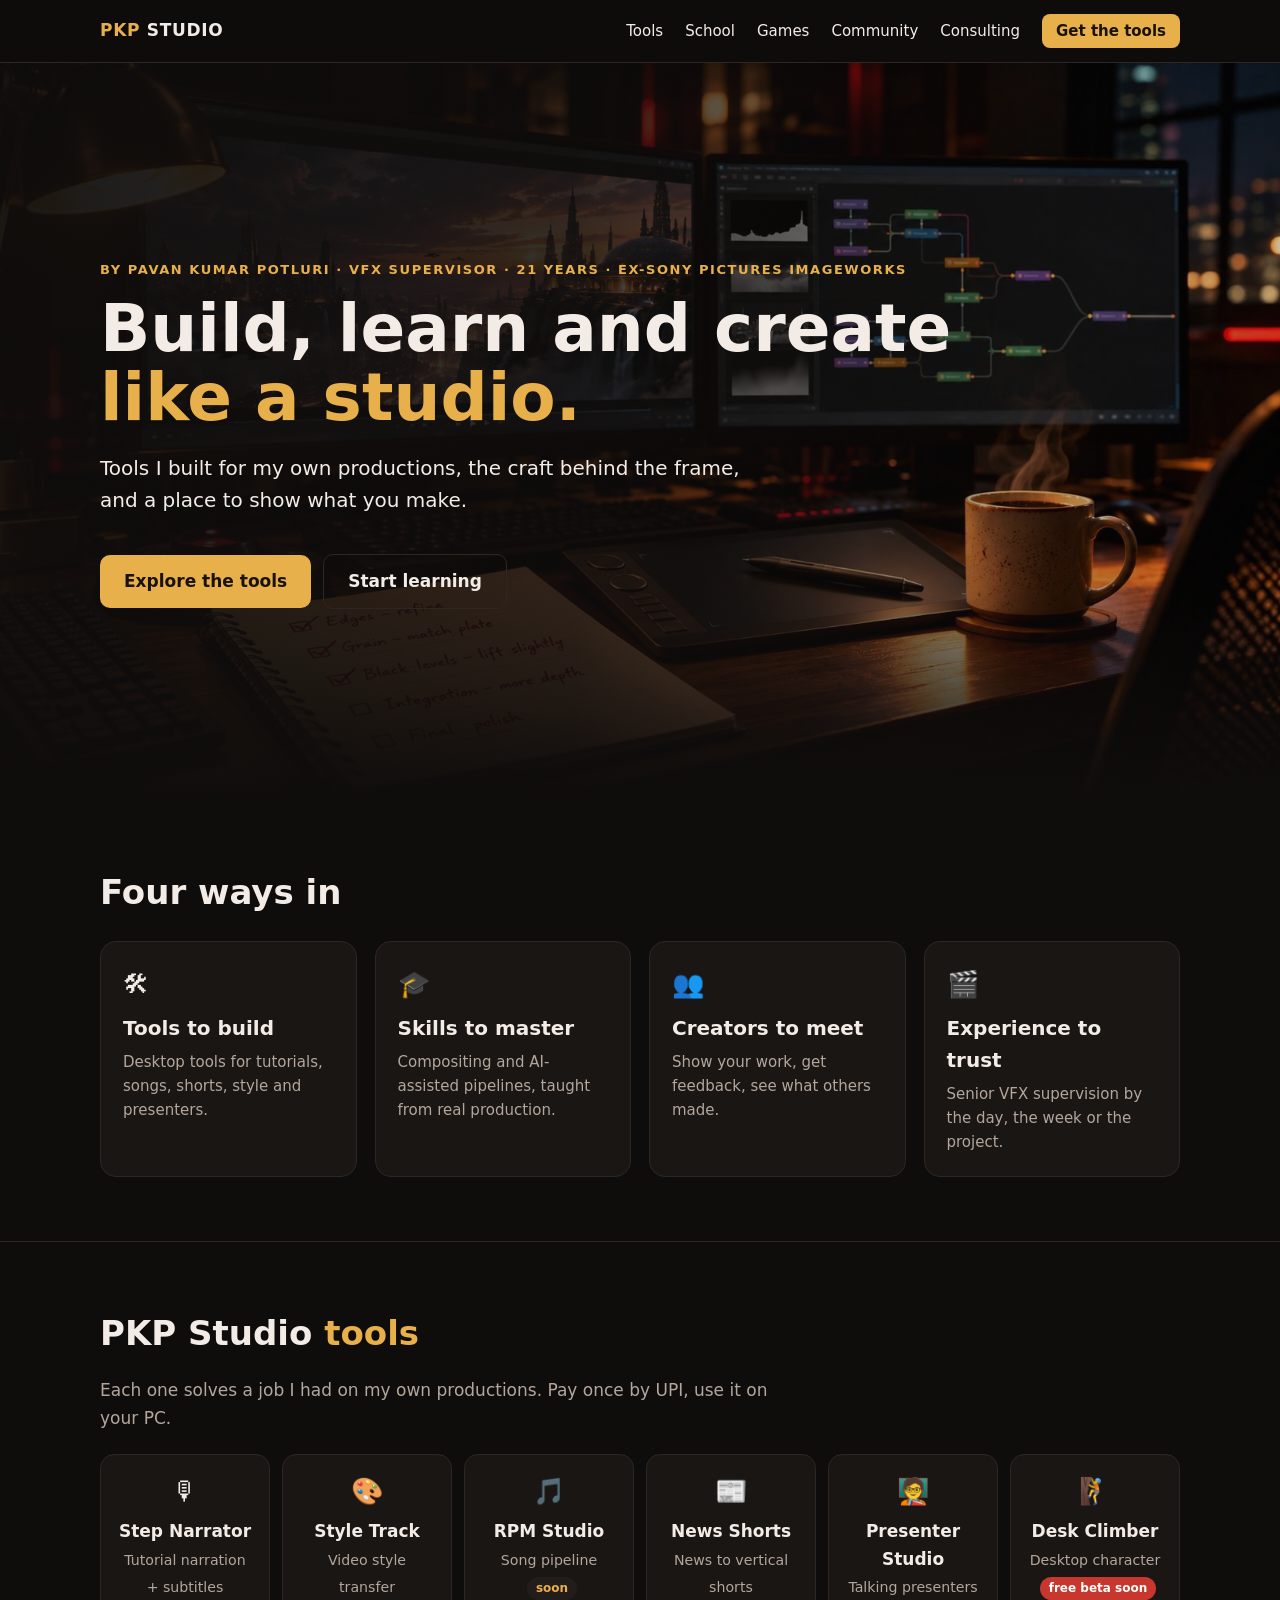
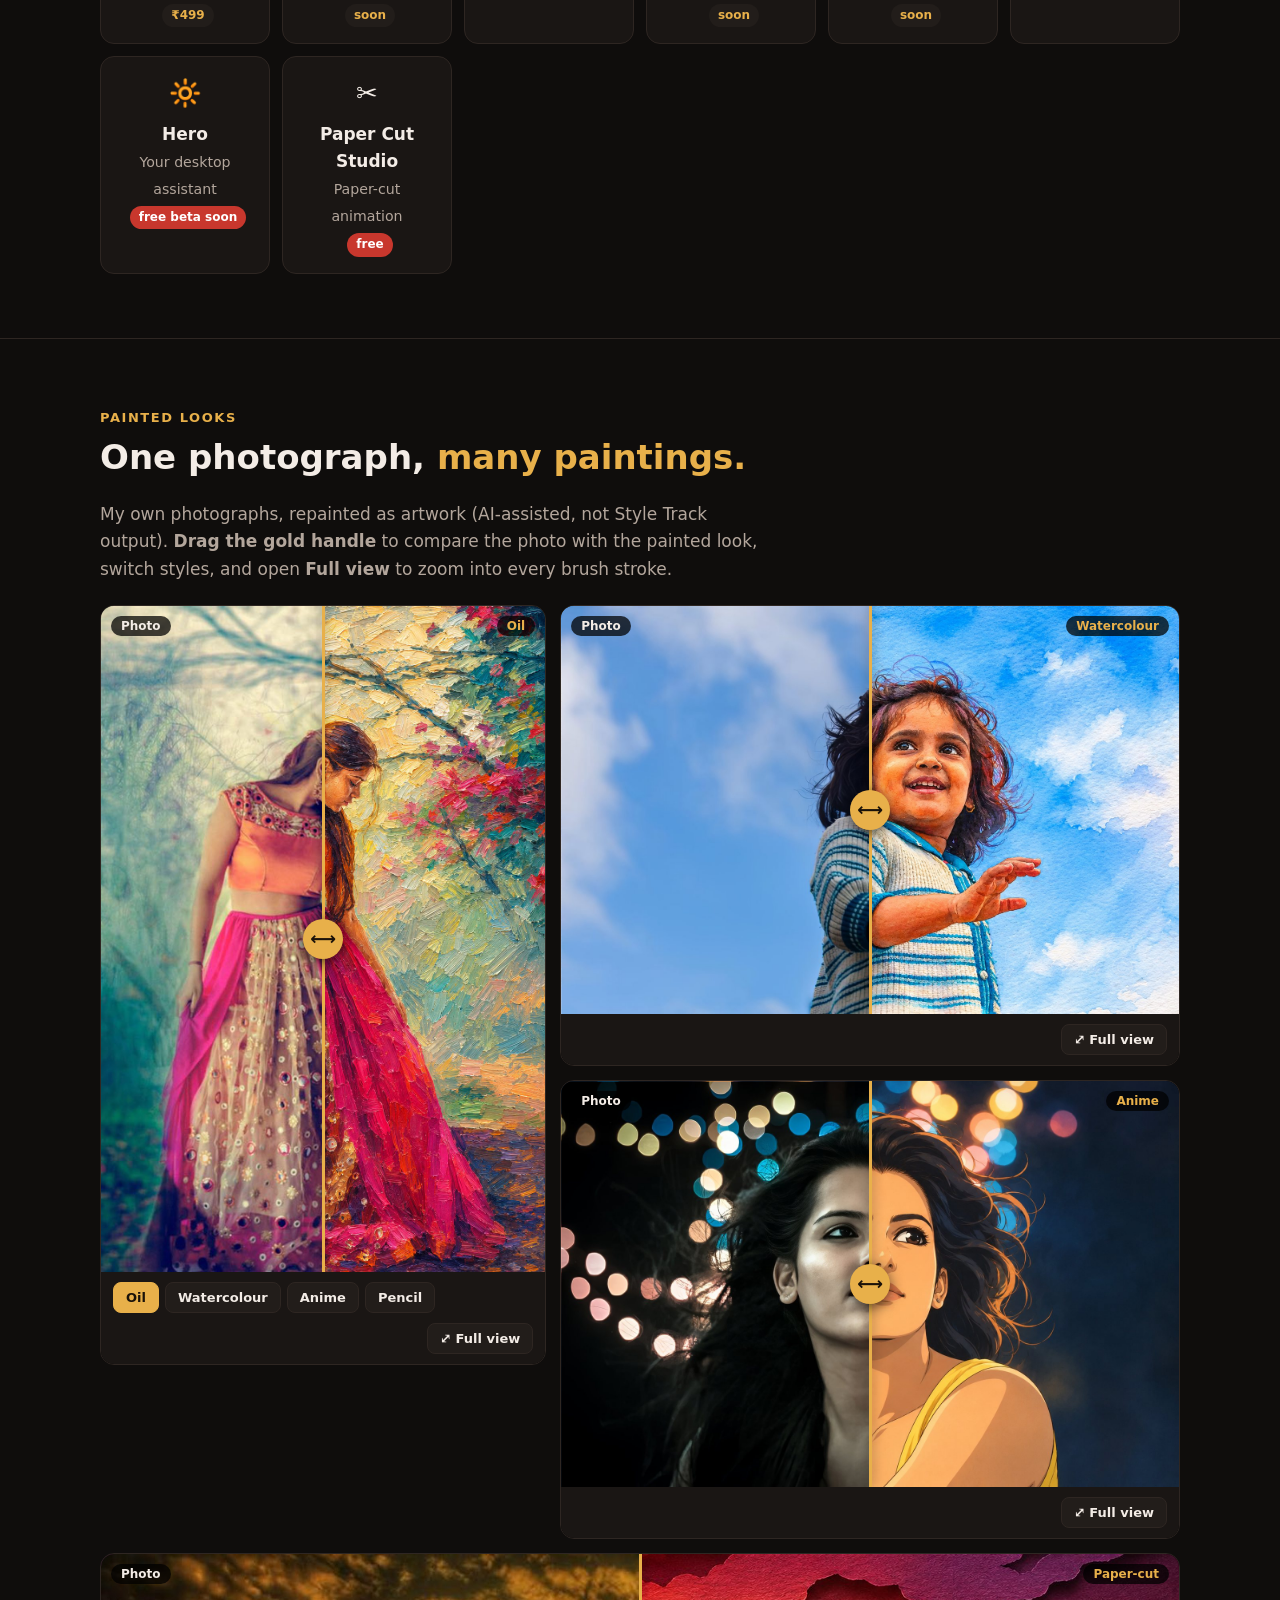
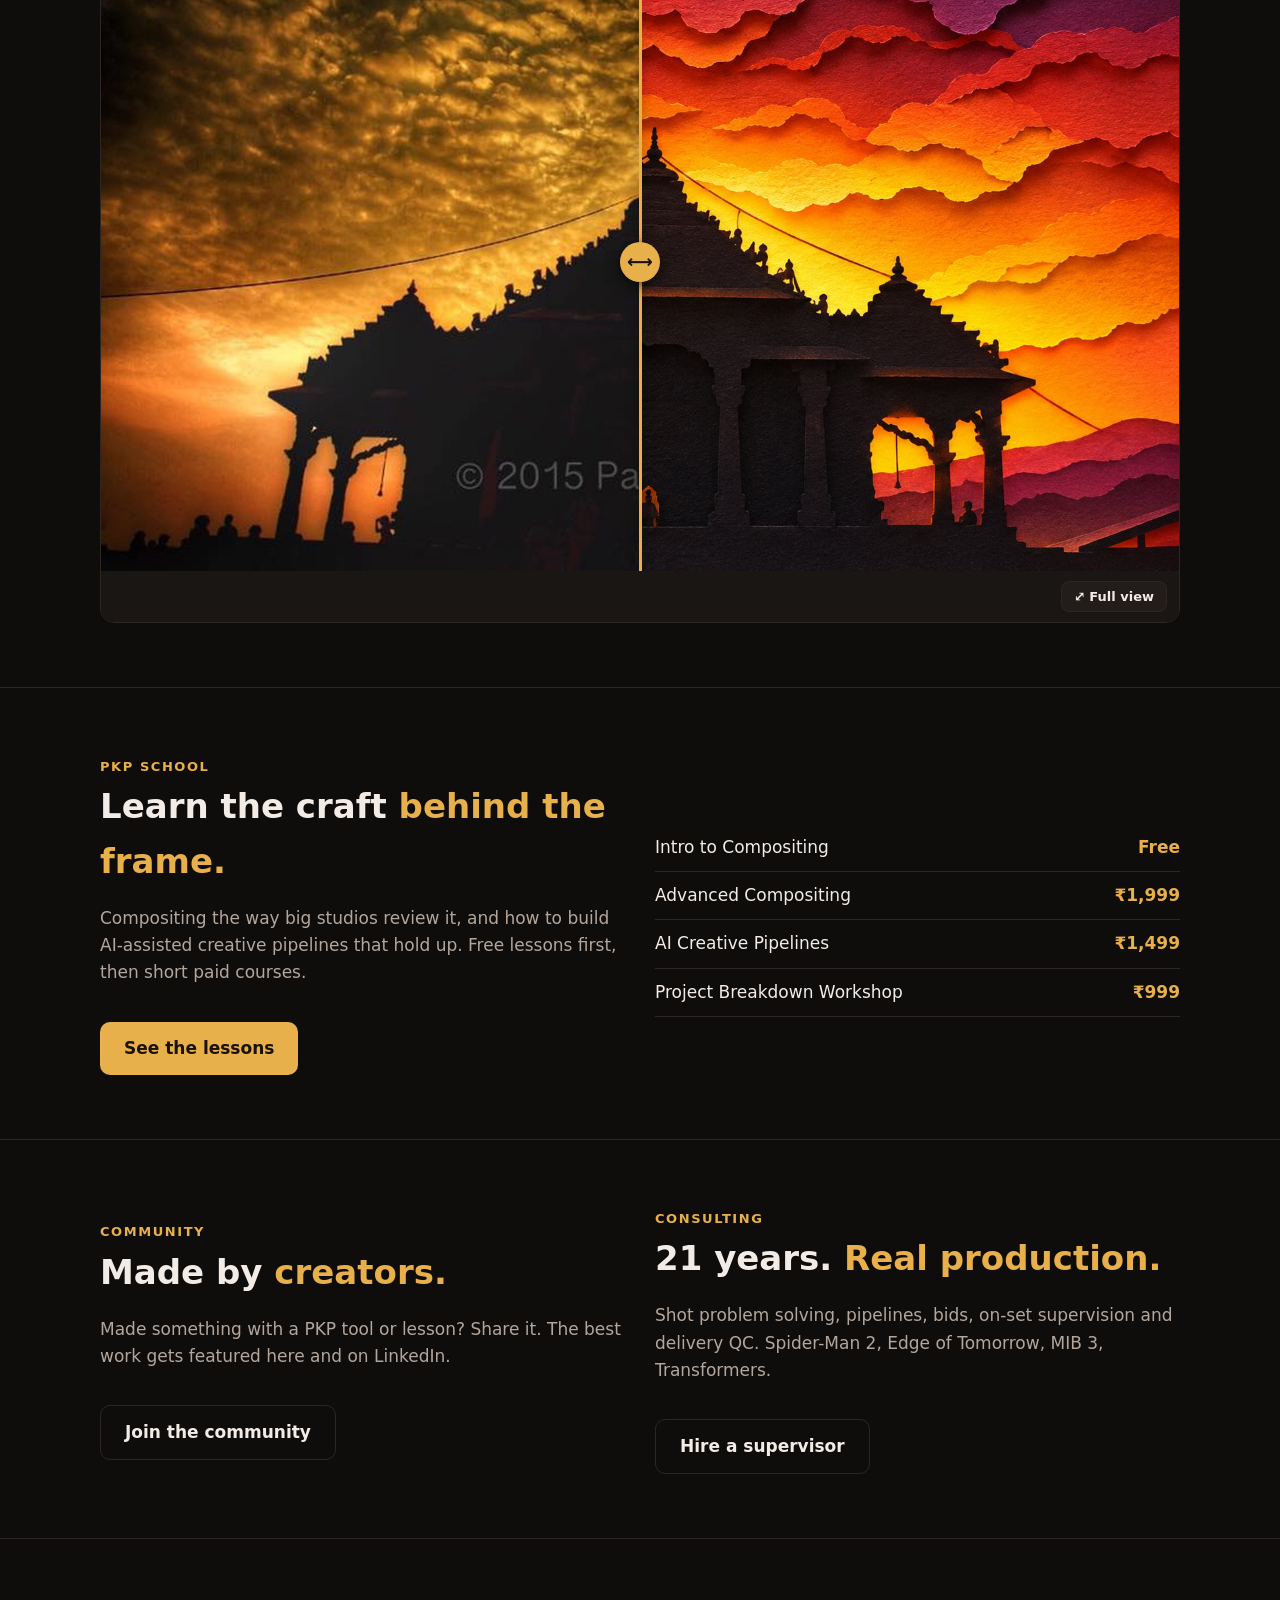
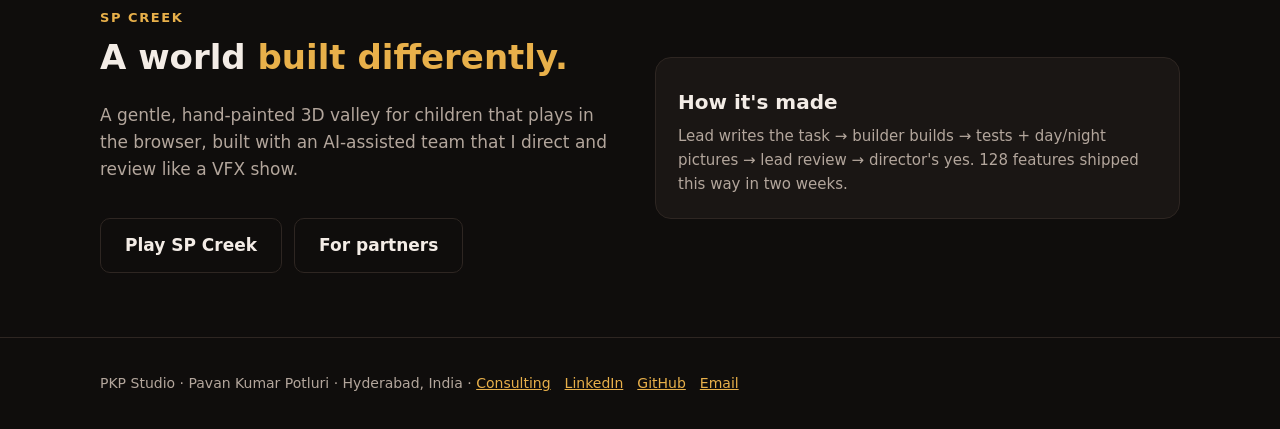
==== commit 3c0e792b: "Home: label painted looks honestly (not Style Track output) Co-Authored-By: Claude Opus 5.5 <noreply" ====
--- a/index.html
+++ b/index.html
@@ -50,9 +50,9 @@
 </div></section>
 
 <section id="made"><div class="wrap">
-  <span class="tag">Made with Style Track</span>
+  <span class="tag">Painted looks</span>
   <h2>One photograph, <em>many paintings.</em></h2>
-  <p class="sub">My own photographs. <b>Drag the gold handle</b> to compare the photo with the painted look, switch styles, and open <b>Full view</b> to zoom into every brush stroke.</p>
+  <p class="sub">My own photographs, repainted as artwork (AI-assisted, not Style Track output). <b>Drag the gold handle</b> to compare the photo with the painted look, switch styles, and open <b>Full view</b> to zoom into every brush stroke.</p>
   <div class="cmp-grid">
     <figure class="compare cmp-tall" data-before="img/pairs/p32_photo.jpg"
       data-after='{"Oil":"img/pairs/p32_oil.jpg","Watercolour":"img/pairs/p32_watercolor.jpg","Anime":"img/pairs/p32_anime.jpg","Pencil":"img/pairs/p32_sketch.jpg"}'
@@ -63,7 +63,6 @@
     </div>
   </div>
   <figure class="compare" style="margin-top:14px" data-before="img/pairs/p31_photo.jpg" data-after='{"Paper-cut":"img/pairs/p31_papercut.jpg"}' data-caption="Temple at sunset · photograph by Pavan Kumar Potluri"></figure>
-  <a class="btn" href="tools/#style-track">Get Style Track</a>
 </div></section>
 
 <section><div class="wrap split">
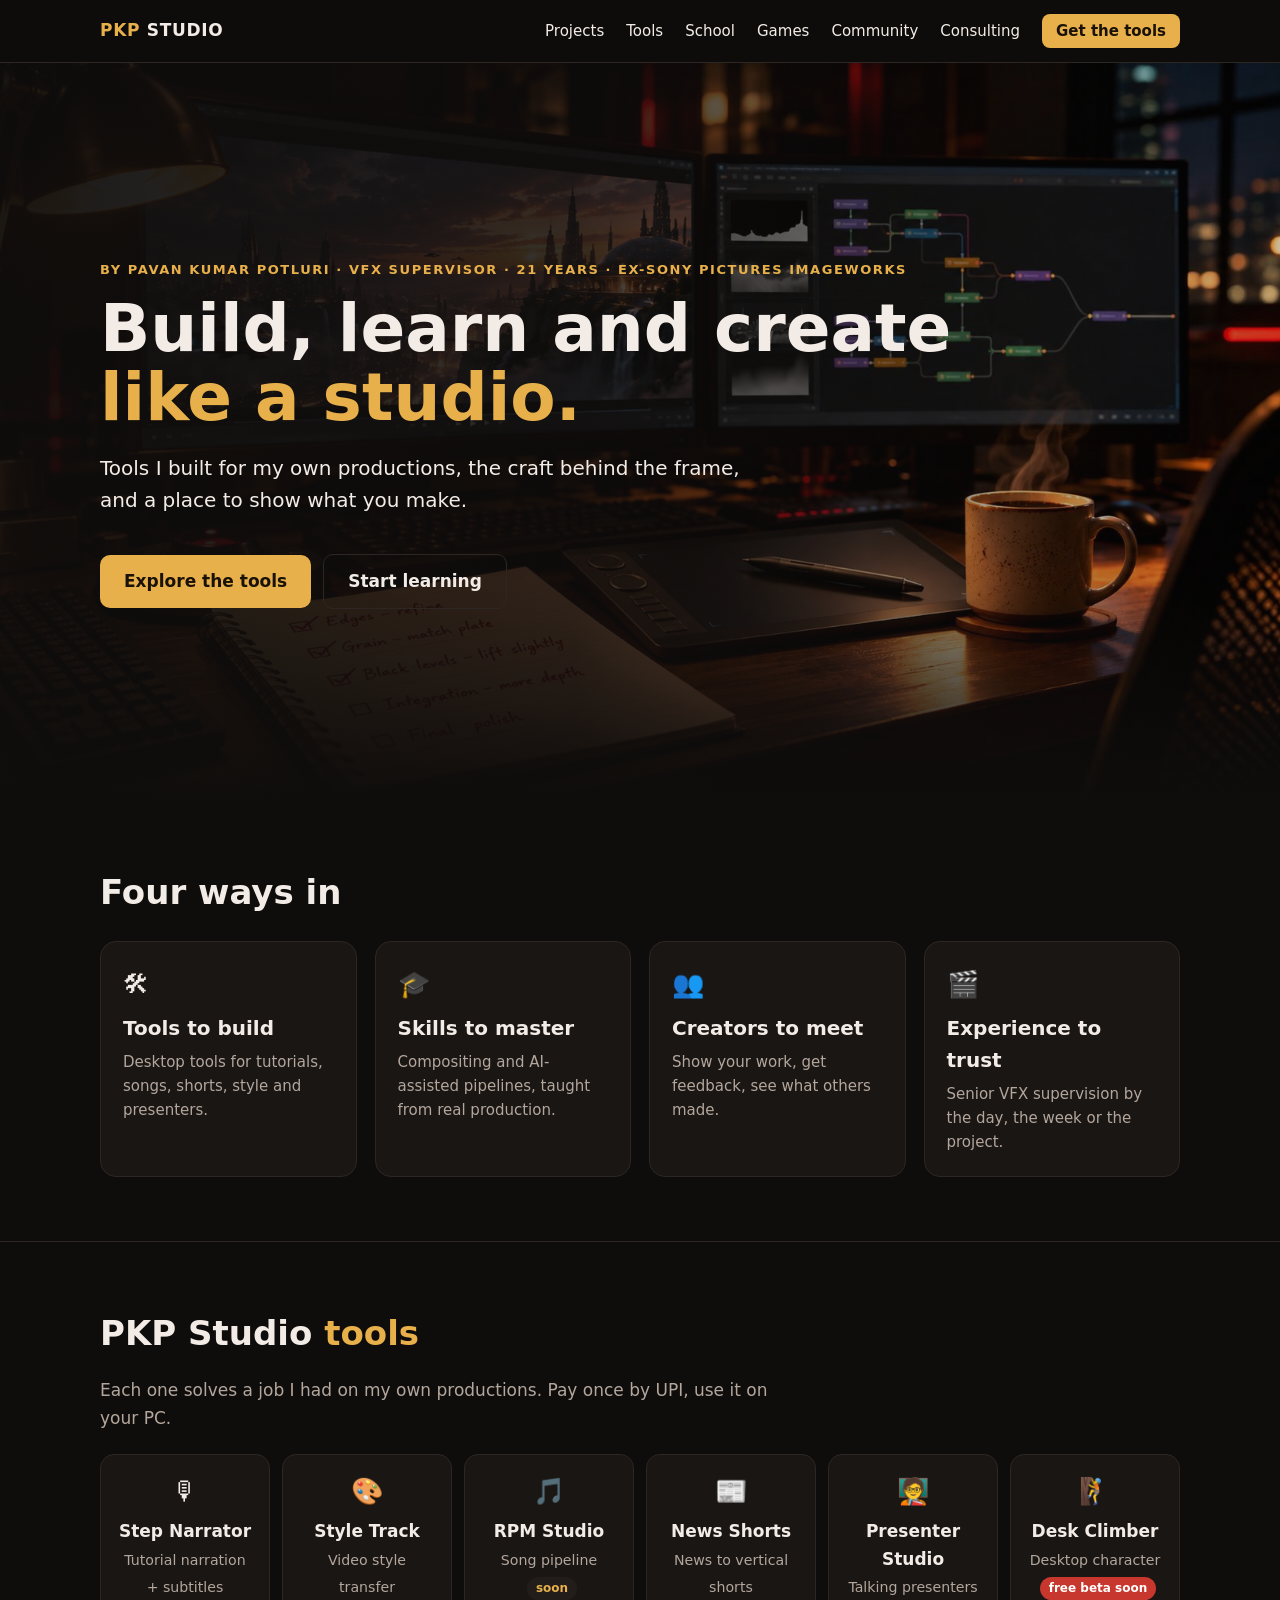
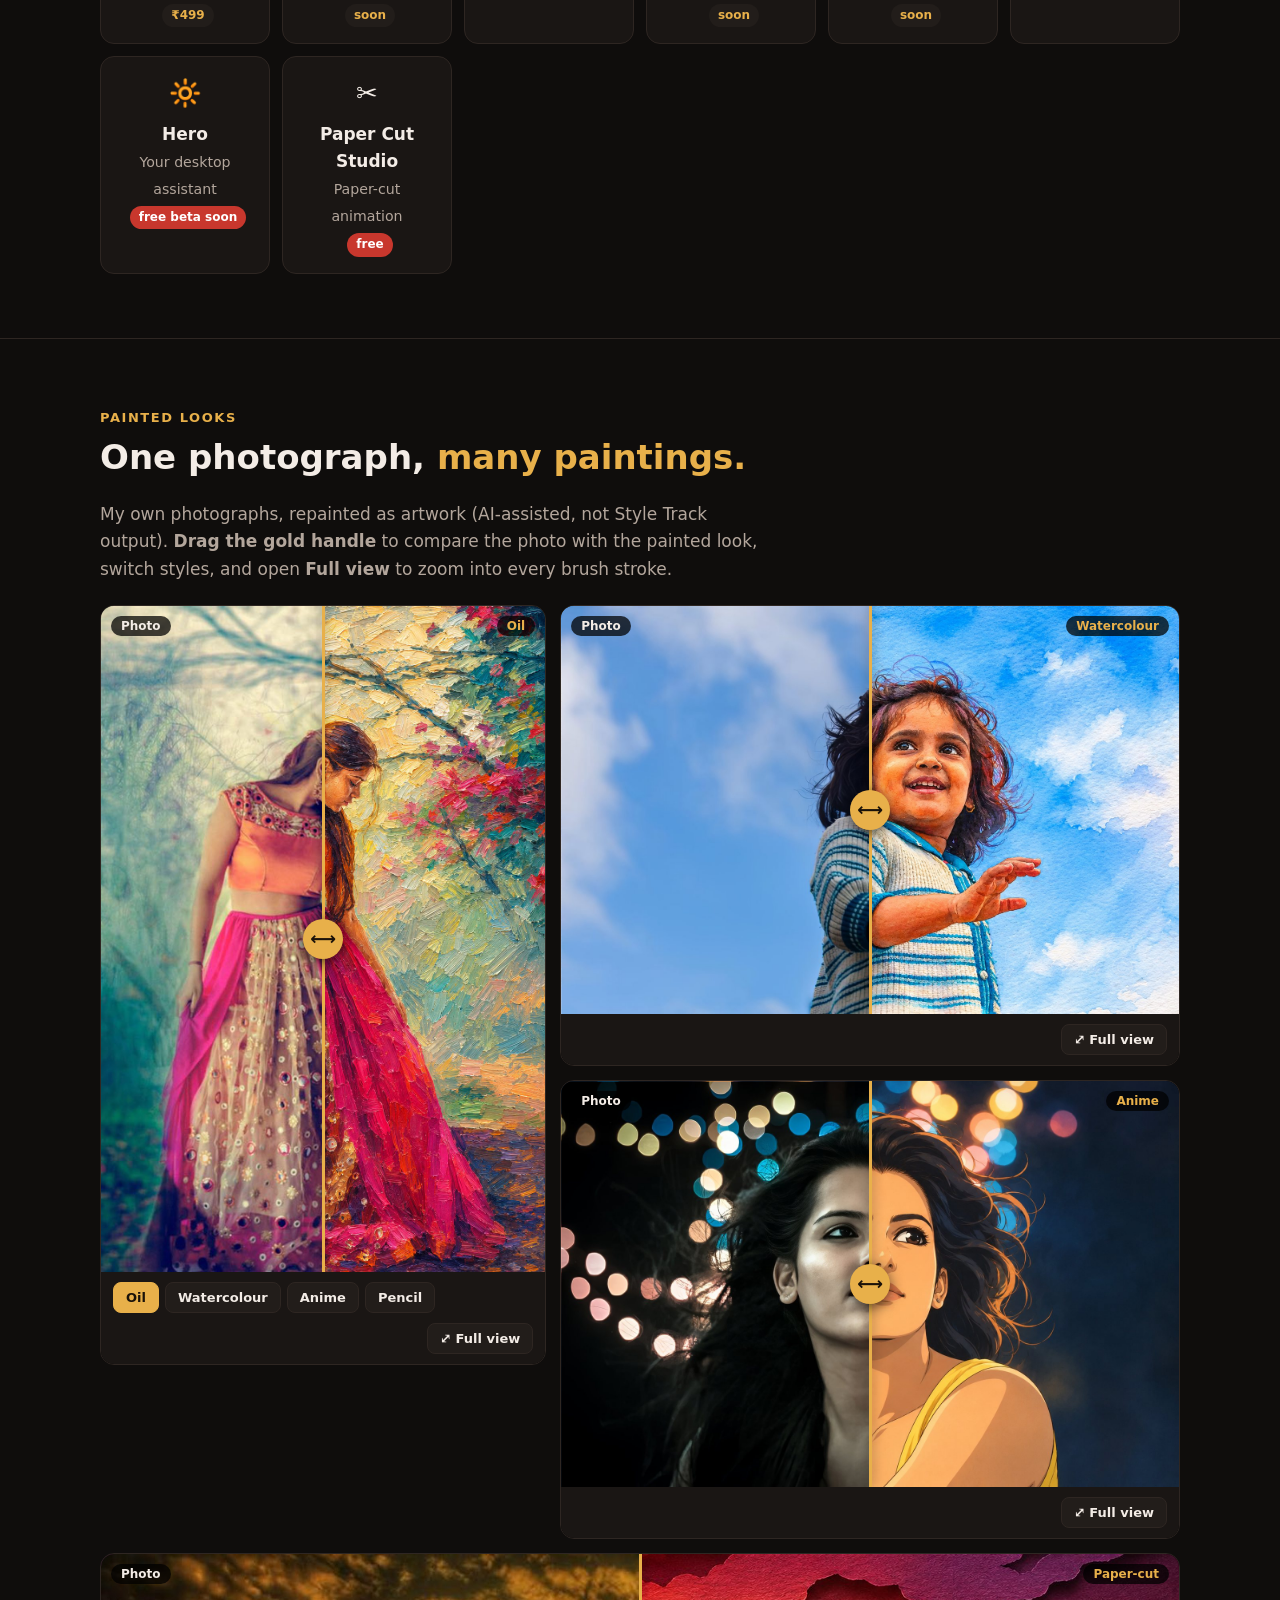
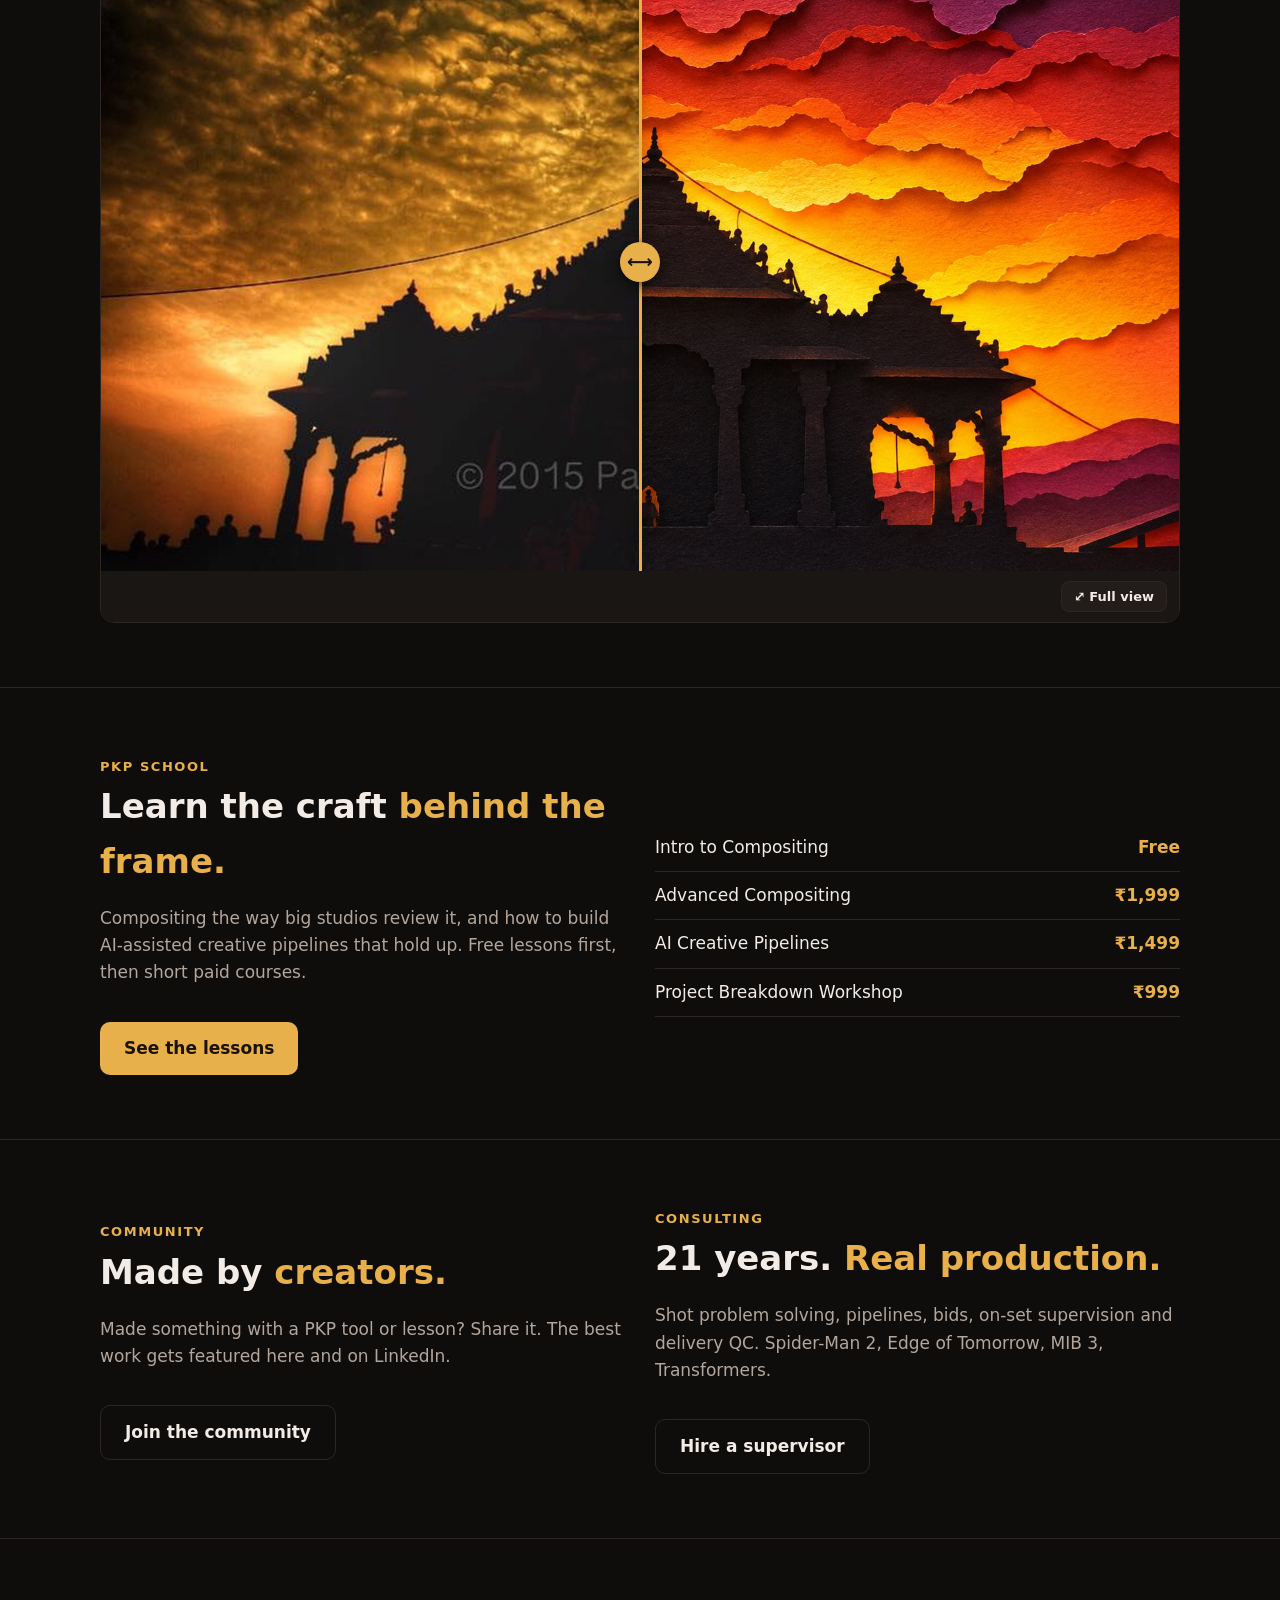
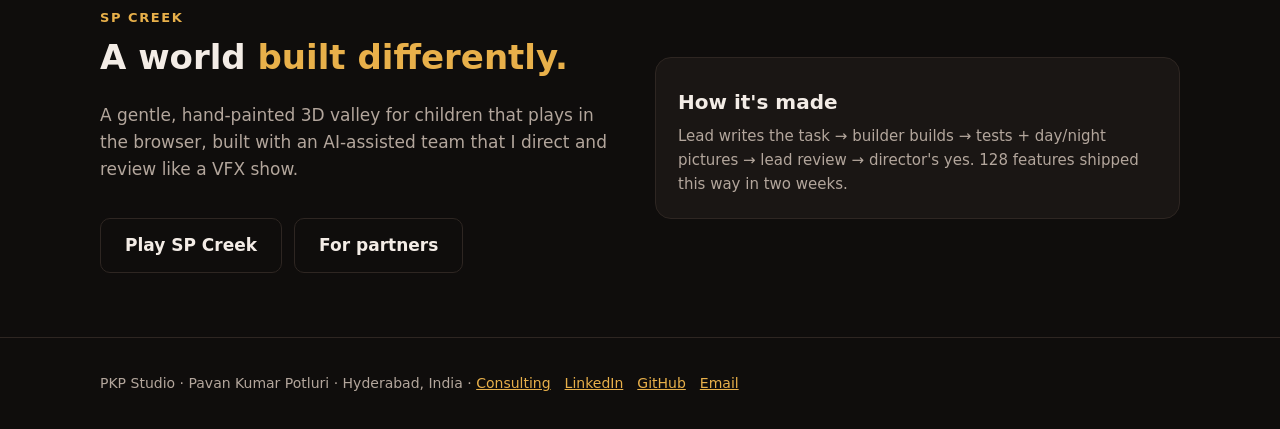
==== commit 99413ac6: "Add Projects page and link it from every page menu Five project cards (SP Creek, PKP School, PKP Stu" ====
--- a/index.html
+++ b/index.html
@@ -15,7 +15,7 @@
 </head>
 <body>
 <nav><div class="wrap"><a class="brand" href="./"><span>PKP</span> STUDIO</a>
-<div class="links"><a href="tools/">Tools</a><a href="school/">School</a><a href="games/">Games</a><a href="community/">Community</a><a href="consulting/">Consulting</a><a class="cta" href="tools/">Get the tools</a></div></div></nav>
+<div class="links"><a href="projects/">Projects</a><a href="tools/">Tools</a><a href="school/">School</a><a href="games/">Games</a><a href="community/">Community</a><a href="consulting/">Consulting</a><a class="cta" href="tools/">Get the tools</a></div></div></nav>
 
 <header class="hero"><div class="wrap">
   <span class="tag">by Pavan Kumar Potluri · VFX Supervisor · 21 years · Ex-Sony Pictures Imageworks</span>
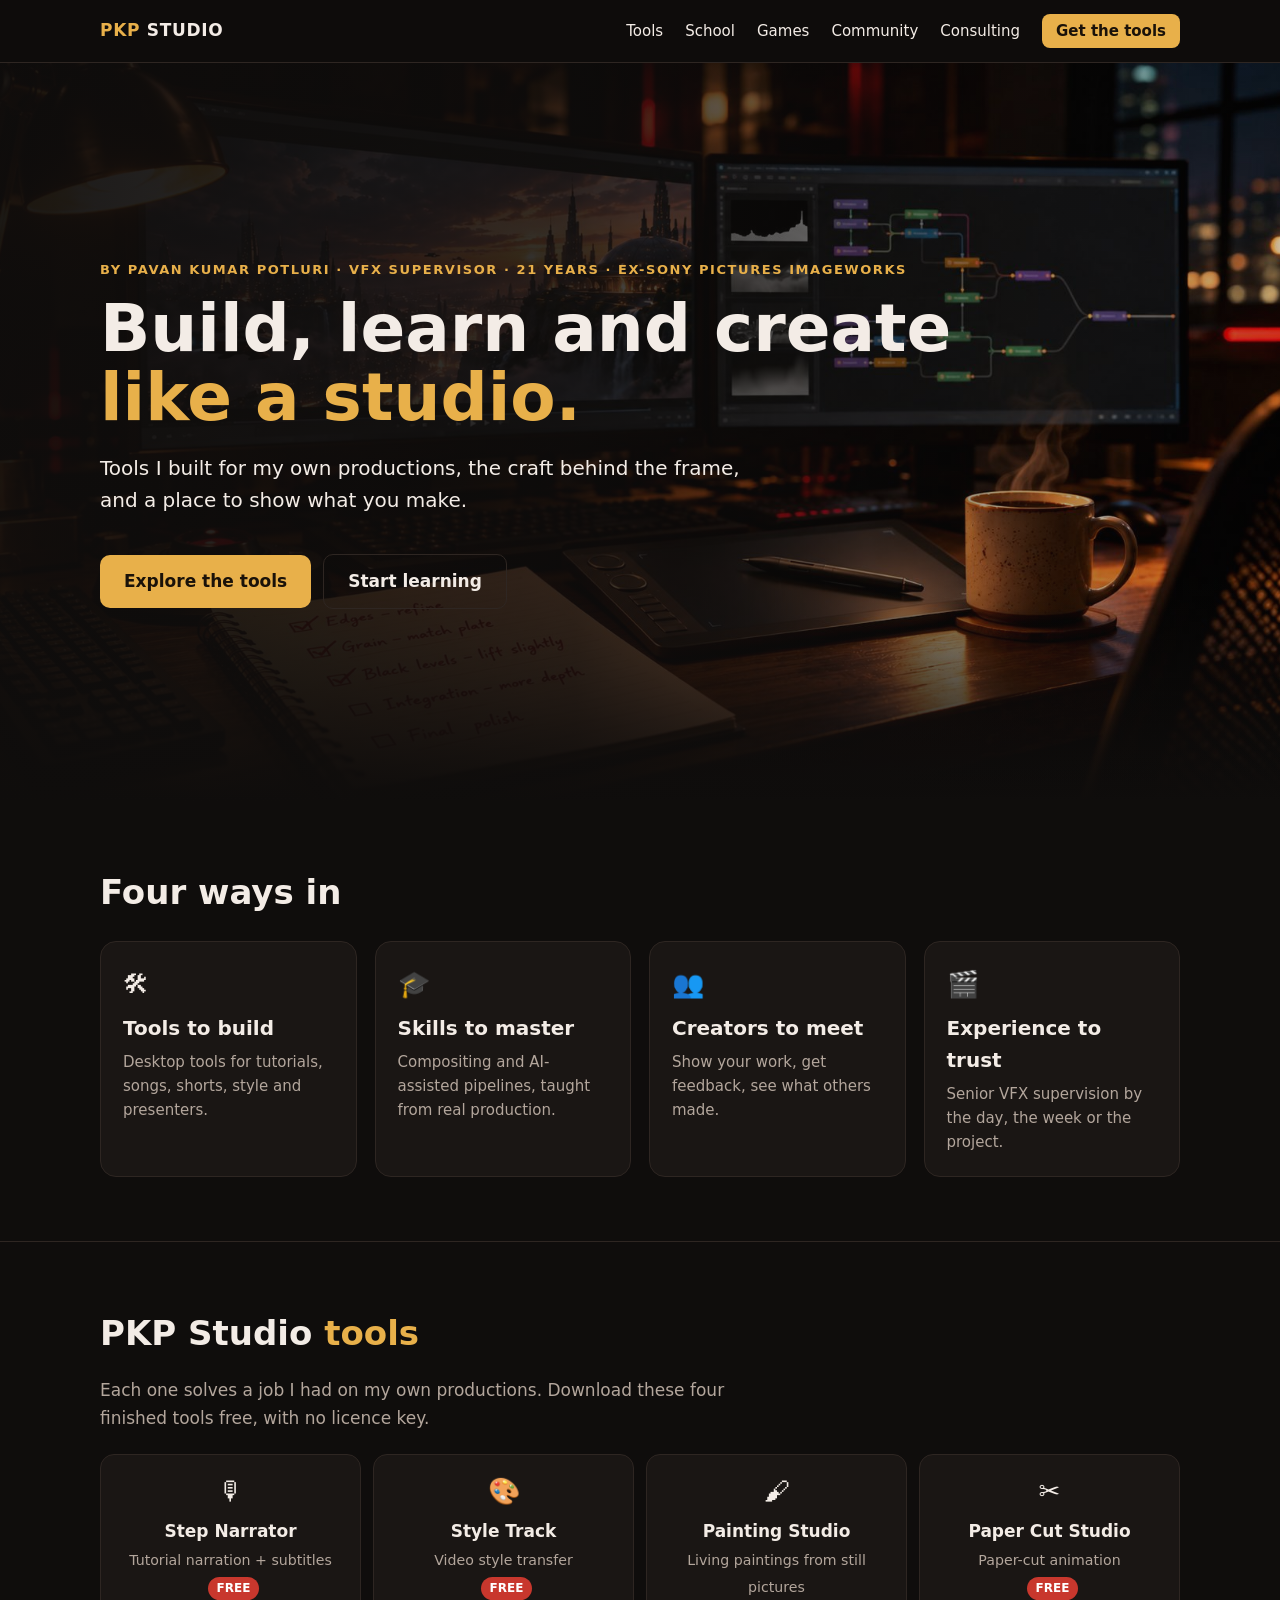
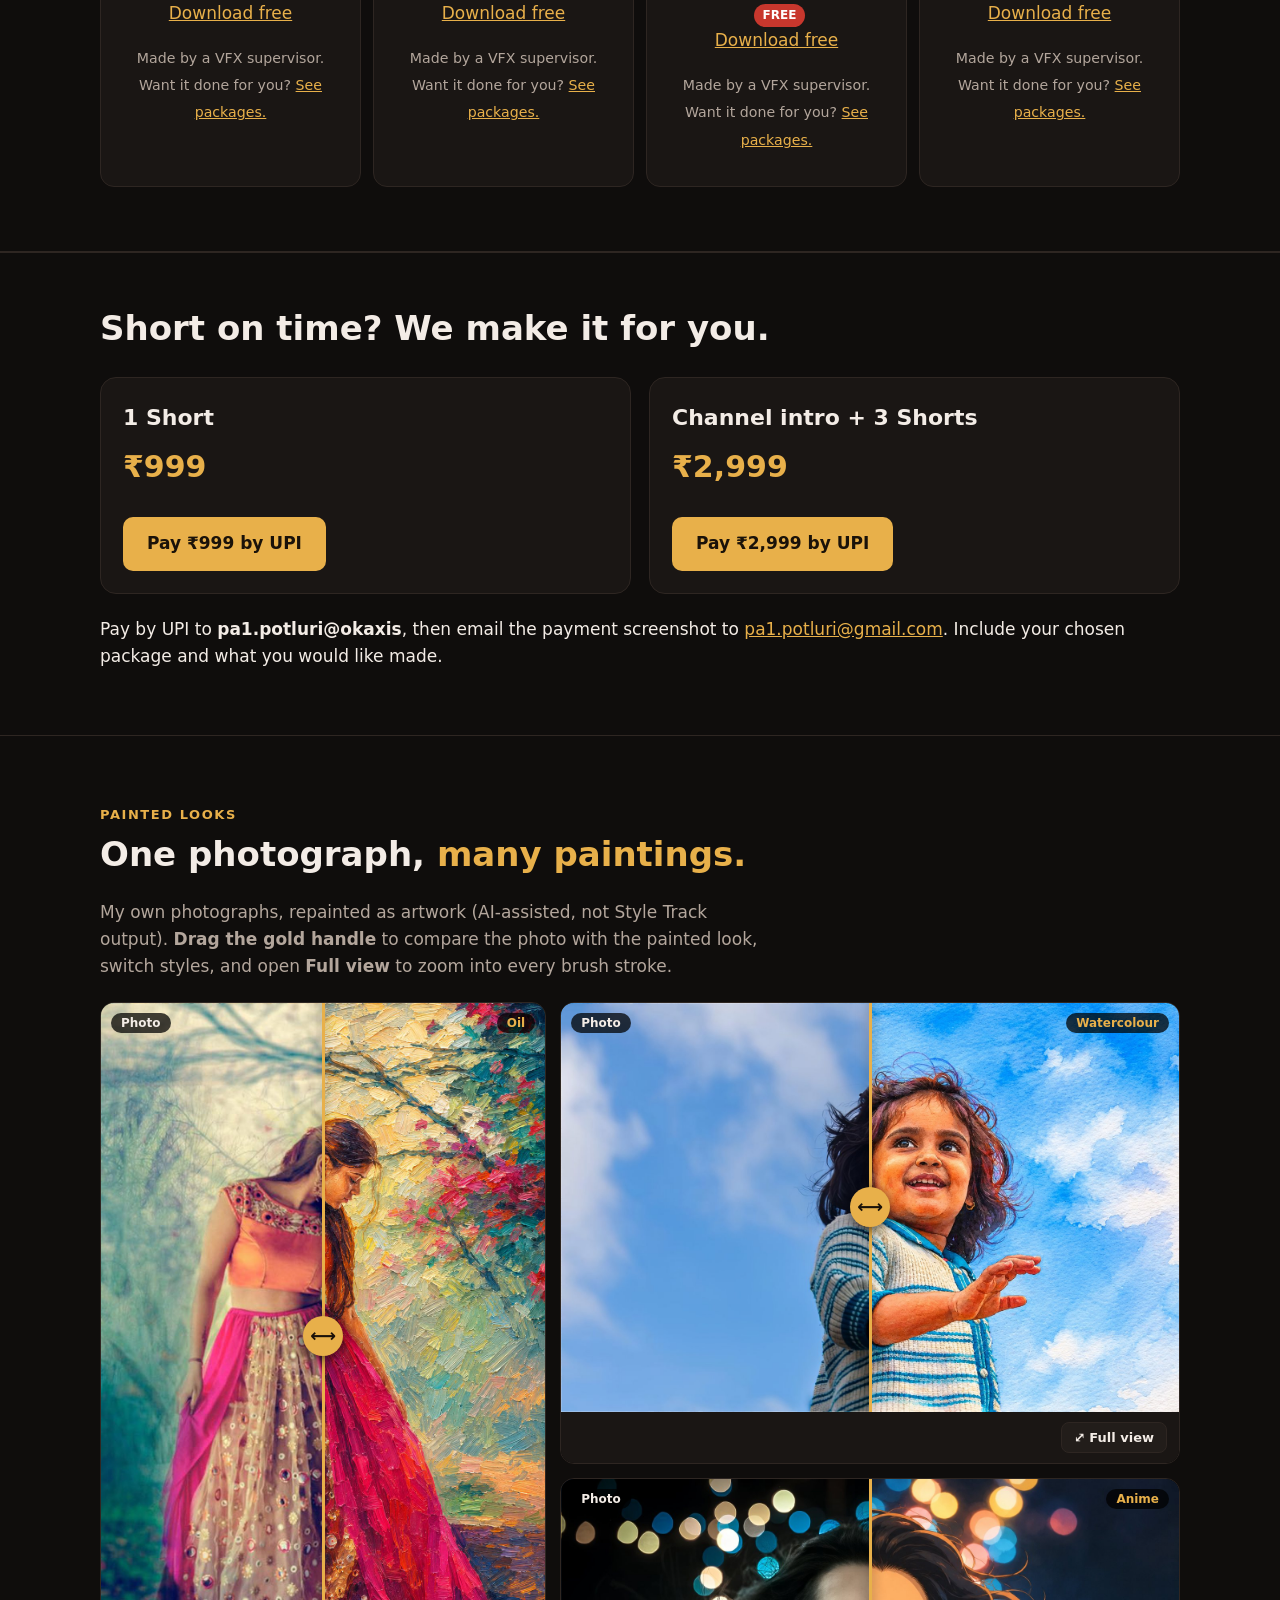
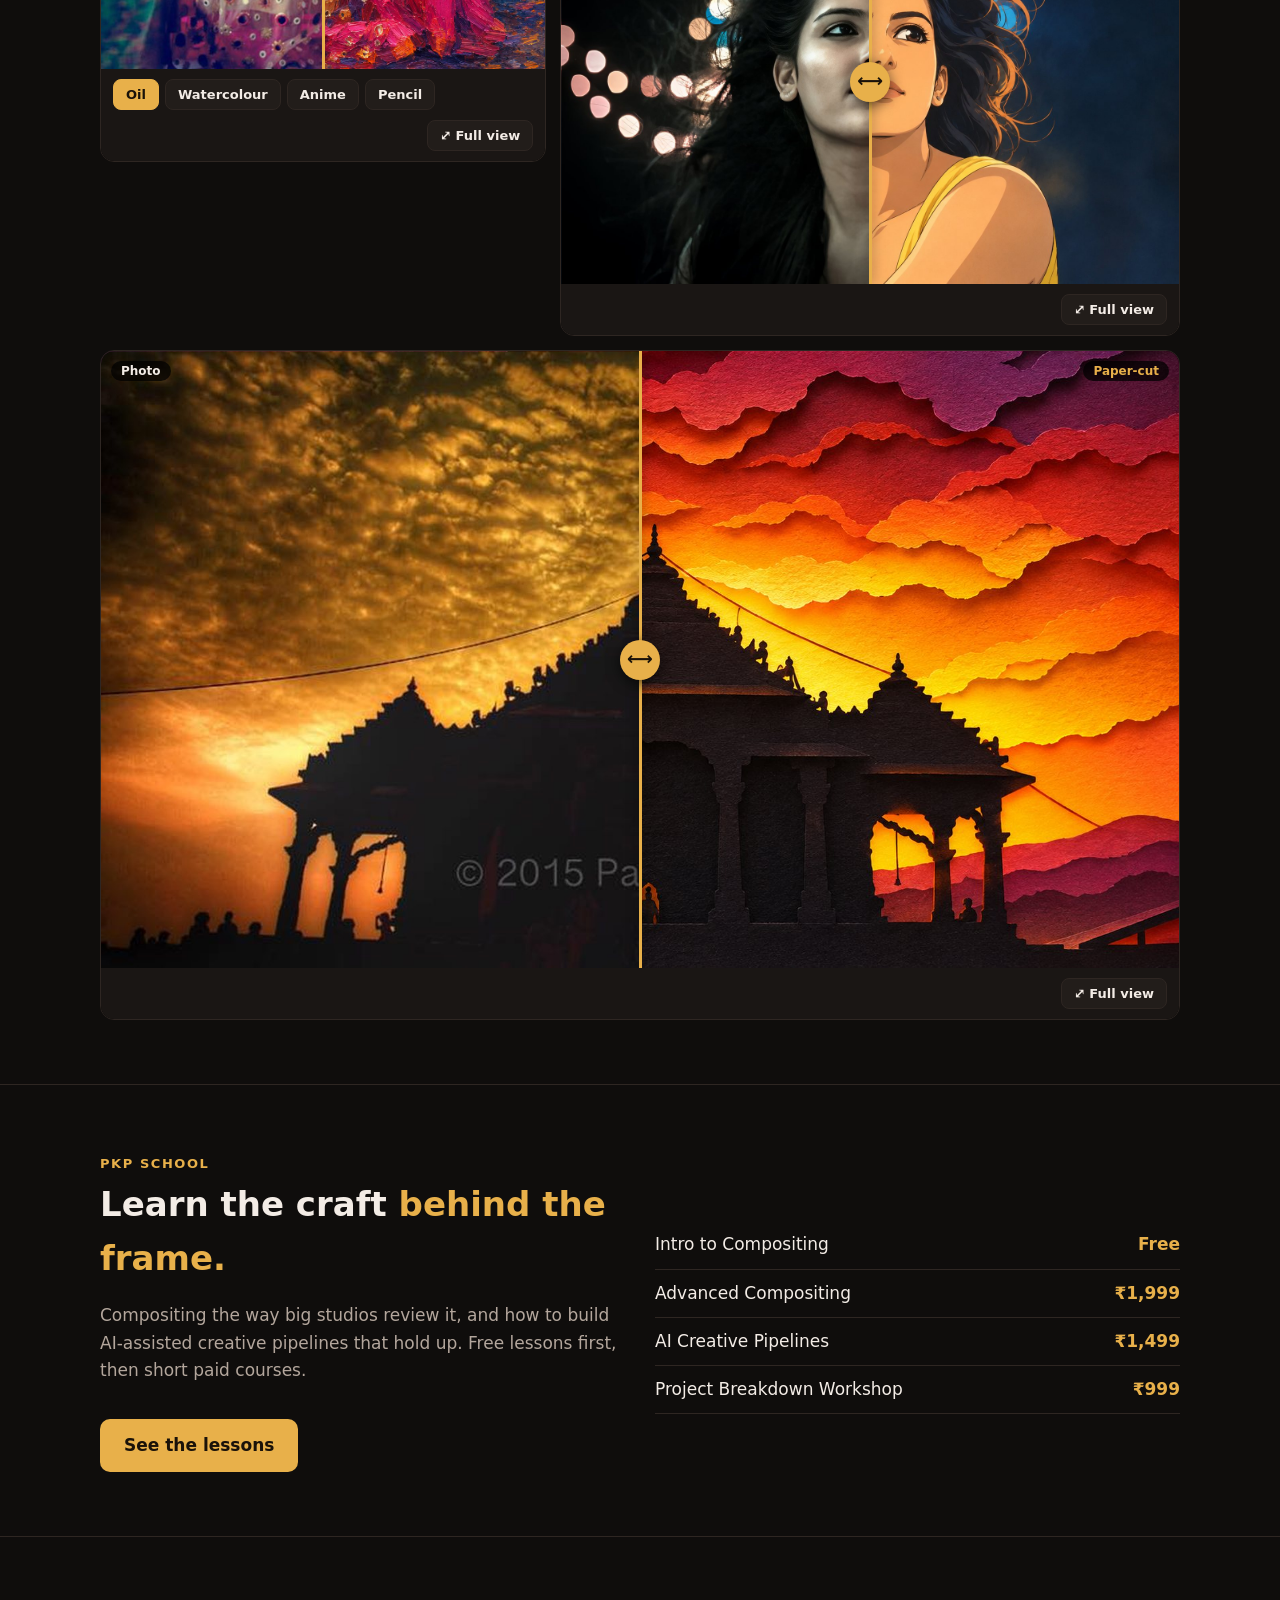
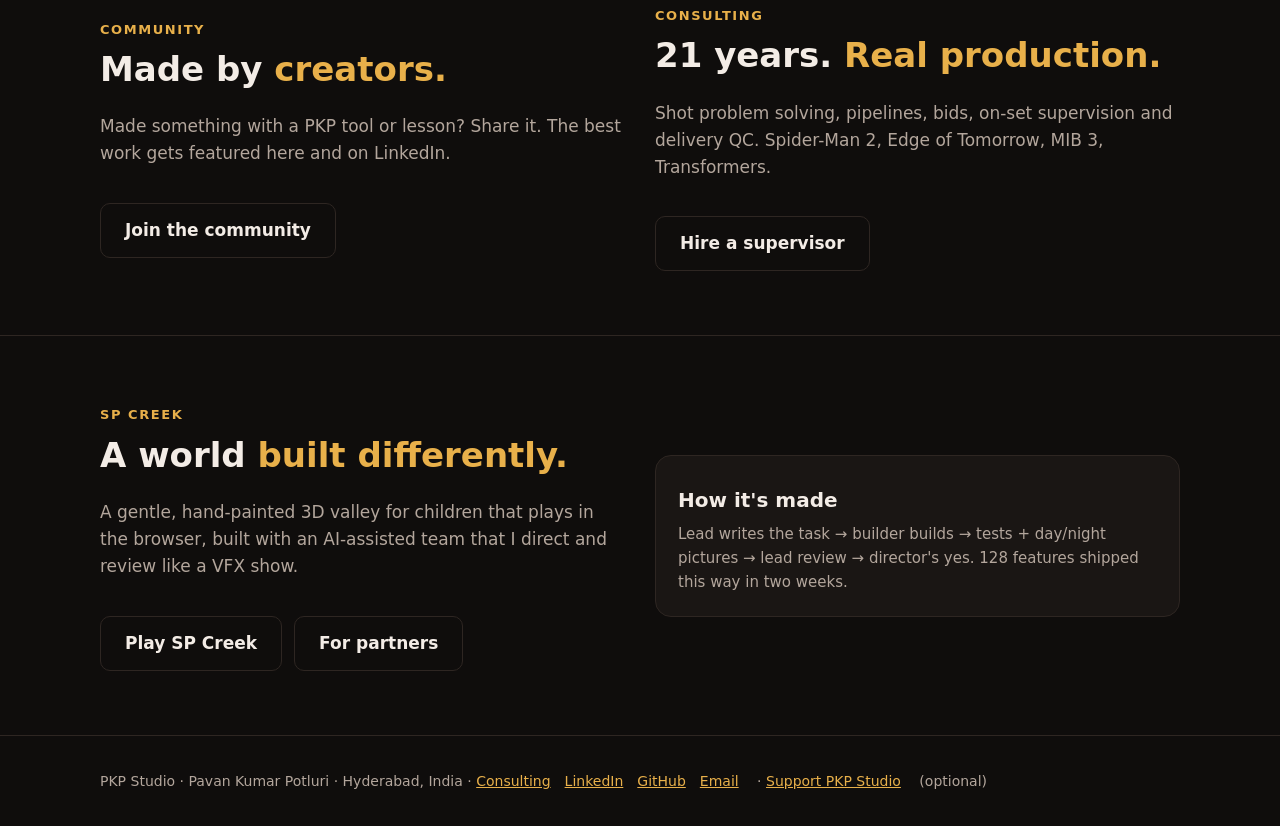
==== commit d267bb6a: "Make finished tools free and add video packages and The Last Outlaw" ====
--- a/index.html
+++ b/index.html
@@ -12,10 +12,11 @@
 <meta property="og:description" content="VFX consulting, creator tools, PKP School courses and photography by Pavan Kumar Potluri, 21 years in film VFX.">
 <link rel="stylesheet" href="site.css?v=2">
 <link rel="stylesheet" href="compare.css?v=2">
+<link rel="stylesheet" href="packages.css">
 </head>
 <body>
 <nav><div class="wrap"><a class="brand" href="./"><span>PKP</span> STUDIO</a>
-<div class="links"><a href="projects/">Projects</a><a href="tools/">Tools</a><a href="school/">School</a><a href="games/">Games</a><a href="community/">Community</a><a href="consulting/">Consulting</a><a class="cta" href="tools/">Get the tools</a></div></div></nav>
+<div class="links"><a href="tools/">Tools</a><a href="school/">School</a><a href="games/">Games</a><a href="community/">Community</a><a href="consulting/">Consulting</a><a class="cta" href="tools/">Get the tools</a></div></div></nav>
 
 <header class="hero"><div class="wrap">
   <span class="tag">by Pavan Kumar Potluri · VFX Supervisor · 21 years · Ex-Sony Pictures Imageworks</span>
@@ -36,17 +37,22 @@
 
 <section><div class="wrap">
   <h2>PKP Studio <em>tools</em></h2>
-  <p class="sub">Each one solves a job I had on my own productions. Pay once by UPI, use it on your PC.</p>
+  <p class="sub">Each one solves a job I had on my own productions. Download these four finished tools free, with no licence key.</p>
   <div class="tiles">
-    <a class="tile" href="tools/"><div class="icon">🎙</div><b>Step Narrator</b><small>Tutorial narration + subtitles</small><br><span class="pill">₹499</span></a>
-    <div class="tile"><div class="icon">🎨</div><b>Style Track</b><small>Video style transfer</small><br><span class="pill">soon</span></div>
-    <div class="tile"><div class="icon">🎵</div><b>RPM Studio</b><small>Song pipeline</small><br><span class="pill">soon</span></div>
-    <div class="tile"><div class="icon">📰</div><b>News Shorts</b><small>News to vertical shorts</small><br><span class="pill">soon</span></div>
-    <div class="tile"><div class="icon">🧑‍🏫</div><b>Presenter Studio</b><small>Talking presenters</small><br><span class="pill">soon</span></div>
-    <div class="tile"><div class="icon">🧗</div><b>Desk Climber</b><small>Desktop character</small><br><span class="pill free">free beta soon</span></div>
-    <div class="tile"><div class="icon">🔆</div><b>Hero</b><small>Your desktop assistant</small><br><span class="pill free">free beta soon</span></div>
-    <a class="tile" href="https://github.com/pa1potluri/papercut-studio" target="_blank" rel="noopener"><div class="icon">✂️</div><b>Paper Cut Studio</b><small>Paper-cut animation</small><br><span class="pill free">free</span></a>
+    <div class="tile"><div class="icon">🎙</div><b>Step Narrator</b><small>Tutorial narration + subtitles</small><br><span class="pill free">FREE</span><br><a href="tools/#step-narrator">Download free</a><p><small>Made by a VFX supervisor. Want it done for you? <a href="#packages">See packages.</a></small></p></div>
+    <div class="tile"><div class="icon">🎨</div><b>Style Track</b><small>Video style transfer</small><br><span class="pill free">FREE</span><br><a href="tools/#style-track">Download free</a><p><small>Made by a VFX supervisor. Want it done for you? <a href="#packages">See packages.</a></small></p></div>
+    <div class="tile"><div class="icon">🖌</div><b>Painting Studio</b><small>Living paintings from still pictures</small><br><span class="pill free">FREE</span><br><a href="tools/#painting-studio">Download free</a><p><small>Made by a VFX supervisor. Want it done for you? <a href="#packages">See packages.</a></small></p></div>
+    <div class="tile"><div class="icon">✂️</div><b>Paper Cut Studio</b><small>Paper-cut animation</small><br><span class="pill free">FREE</span><br><a href="tools/#paper-cut-studio">Download free</a><p><small>Made by a VFX supervisor. Want it done for you? <a href="#packages">See packages.</a></small></p></div>
   </div>
+</div></section>
+
+<section id="packages" class="packages"><div class="wrap">
+  <h2>Short on time? We make it for you.</h2>
+  <div class="package-grid">
+    <div class="package-card"><h3>1 Short</h3><p class="package-price">₹999</p><a class="btn" href="upi://pay?pa=pa1.potluri@okaxis&amp;pn=Pavan%20Potluri&amp;cu=INR&amp;am=999&amp;tn=1%20Short">Pay ₹999 by UPI</a></div>
+    <div class="package-card"><h3>Channel intro + 3 Shorts</h3><p class="package-price">₹2,999</p><a class="btn" href="upi://pay?pa=pa1.potluri@okaxis&amp;pn=Pavan%20Potluri&amp;cu=INR&amp;am=2999&amp;tn=Channel%20intro%20%2B%203%20Shorts">Pay ₹2,999 by UPI</a></div>
+  </div>
+  <p>Pay by UPI to <b>pa1.potluri@okaxis</b>, then email the payment screenshot to <a href="mailto:pa1.potluri@gmail.com?subject=PKP%20Studio%20video%20package">pa1.potluri@gmail.com</a>. Include your chosen package and what you would like made.</p>
 </div></section>
 
 <section id="made"><div class="wrap">
@@ -106,7 +112,7 @@
 </div></section>
 
 <footer><div class="wrap">PKP Studio · Pavan Kumar Potluri · Hyderabad, India ·
-<a href="consulting/">Consulting</a><a href="https://www.linkedin.com/in/pavanpotluri" target="_blank" rel="noopener">LinkedIn</a><a href="https://github.com/pa1potluri" target="_blank" rel="noopener">GitHub</a><a href="mailto:pa1.potluri@gmail.com">Email</a></div></footer>
+<a href="consulting/">Consulting</a><a href="https://www.linkedin.com/in/pavanpotluri" target="_blank" rel="noopener">LinkedIn</a><a href="https://github.com/pa1potluri" target="_blank" rel="noopener">GitHub</a><a href="mailto:pa1.potluri@gmail.com">Email</a> · <a href="upi://pay?pa=pa1.potluri@okaxis&amp;pn=Pavan%20Potluri&amp;cu=INR&amp;tn=Support%20PKP%20Studio">Support PKP Studio</a> (optional)</div></footer>
 <script src="compare.js?v=2"></script>
 </body>
 </html>
--- a/packages.css
+++ b/packages.css
@@ -0,0 +1 @@
+.packages{padding:48px 0;border-top:1px solid var(--line);scroll-margin-top:80px}.package-grid{display:grid;grid-template-columns:repeat(2,minmax(0,1fr));gap:18px;margin:22px 0}.package-card{background:var(--card);border:1px solid var(--line);border-radius:16px;padding:22px}.package-card h3{margin:0;font-size:22px}.package-price{font-size:30px;font-weight:800;color:var(--gold);margin:8px 0}.packages p{overflow-wrap:anywhere}@media(max-width:700px){.package-grid{grid-template-columns:1fr}}
